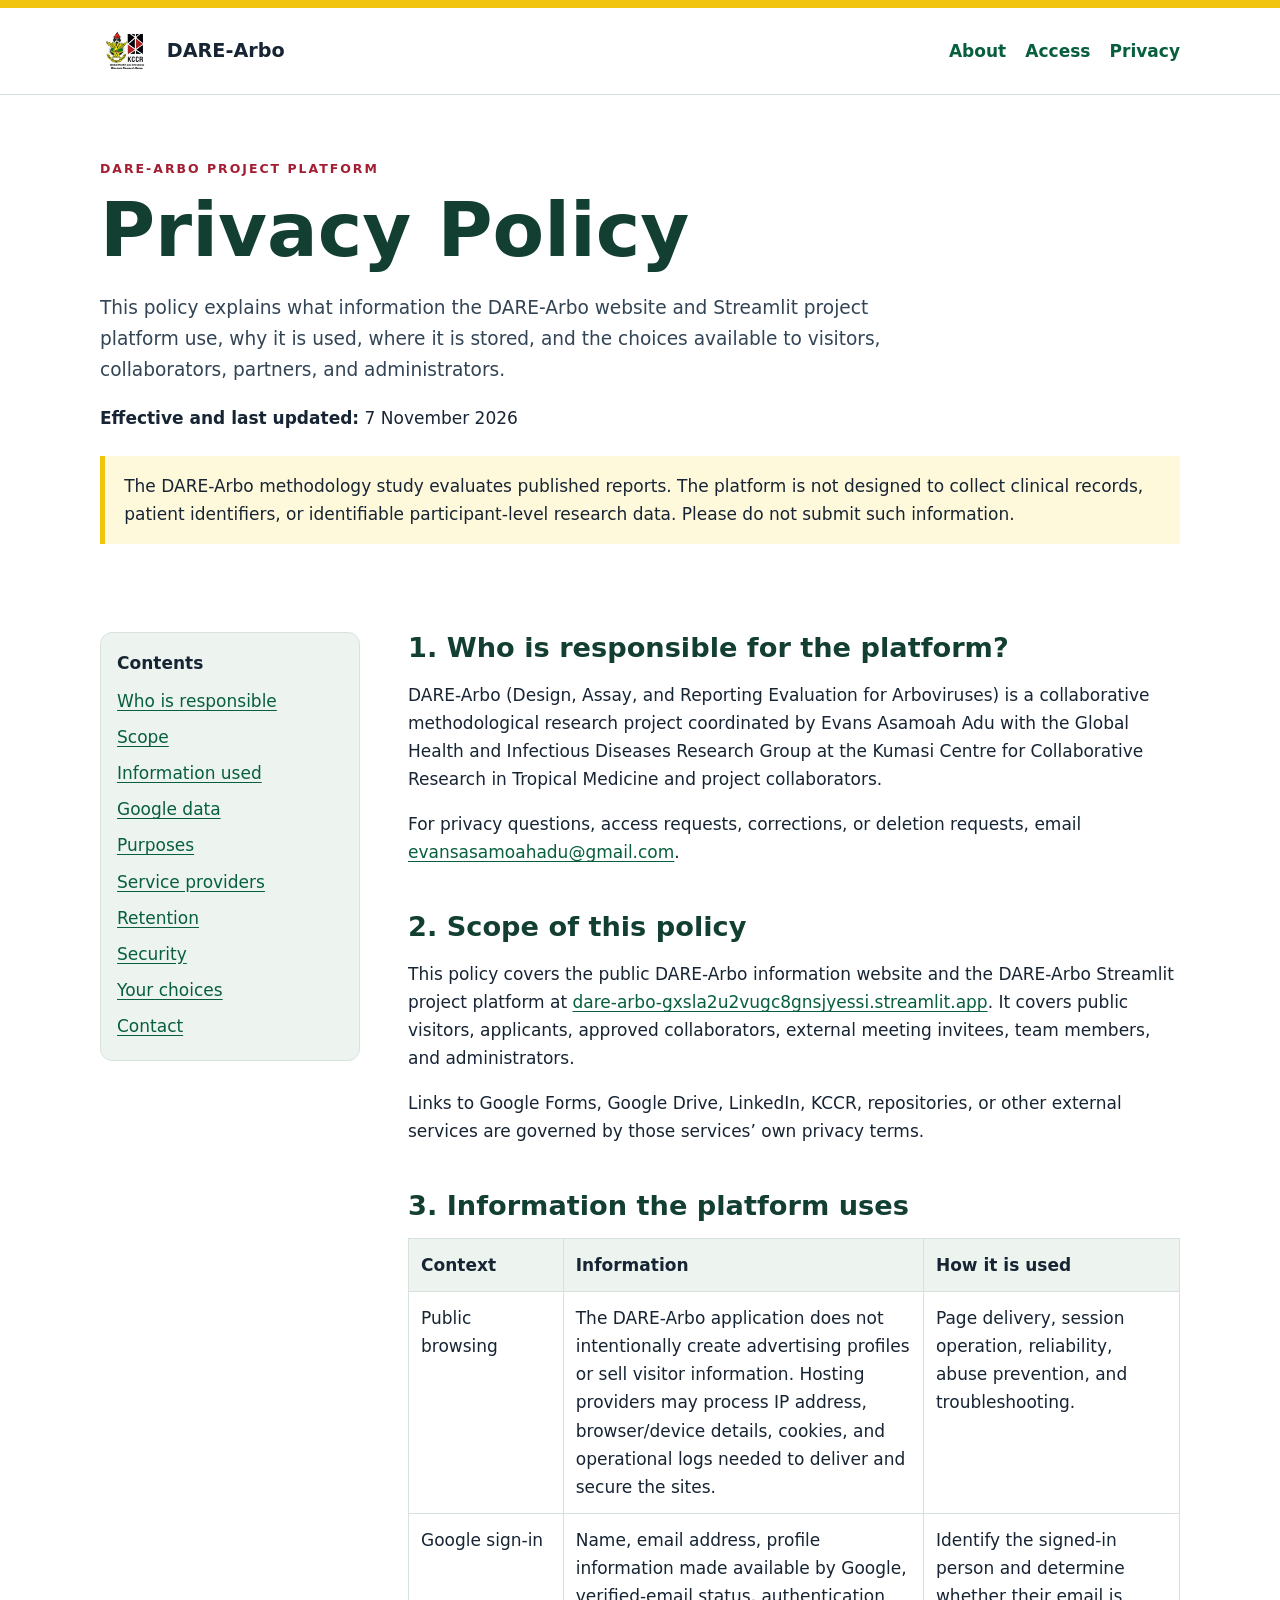
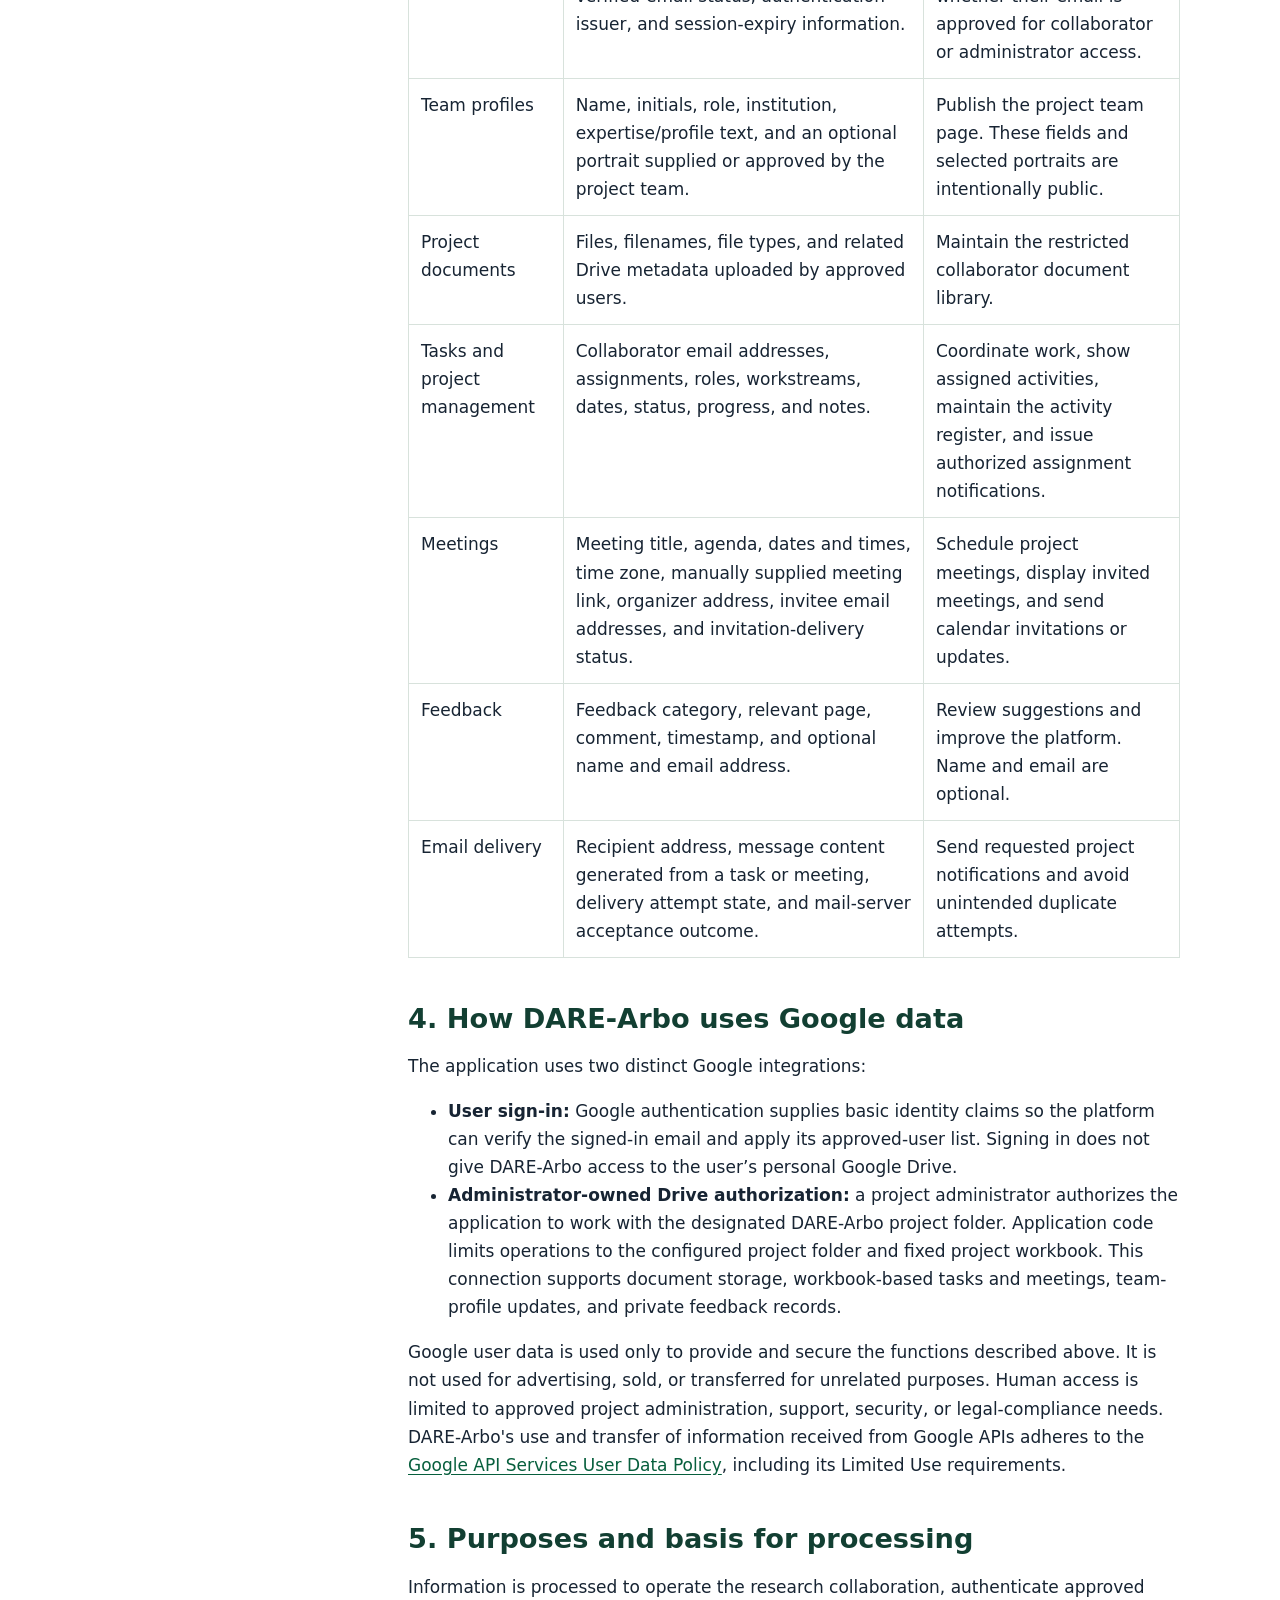
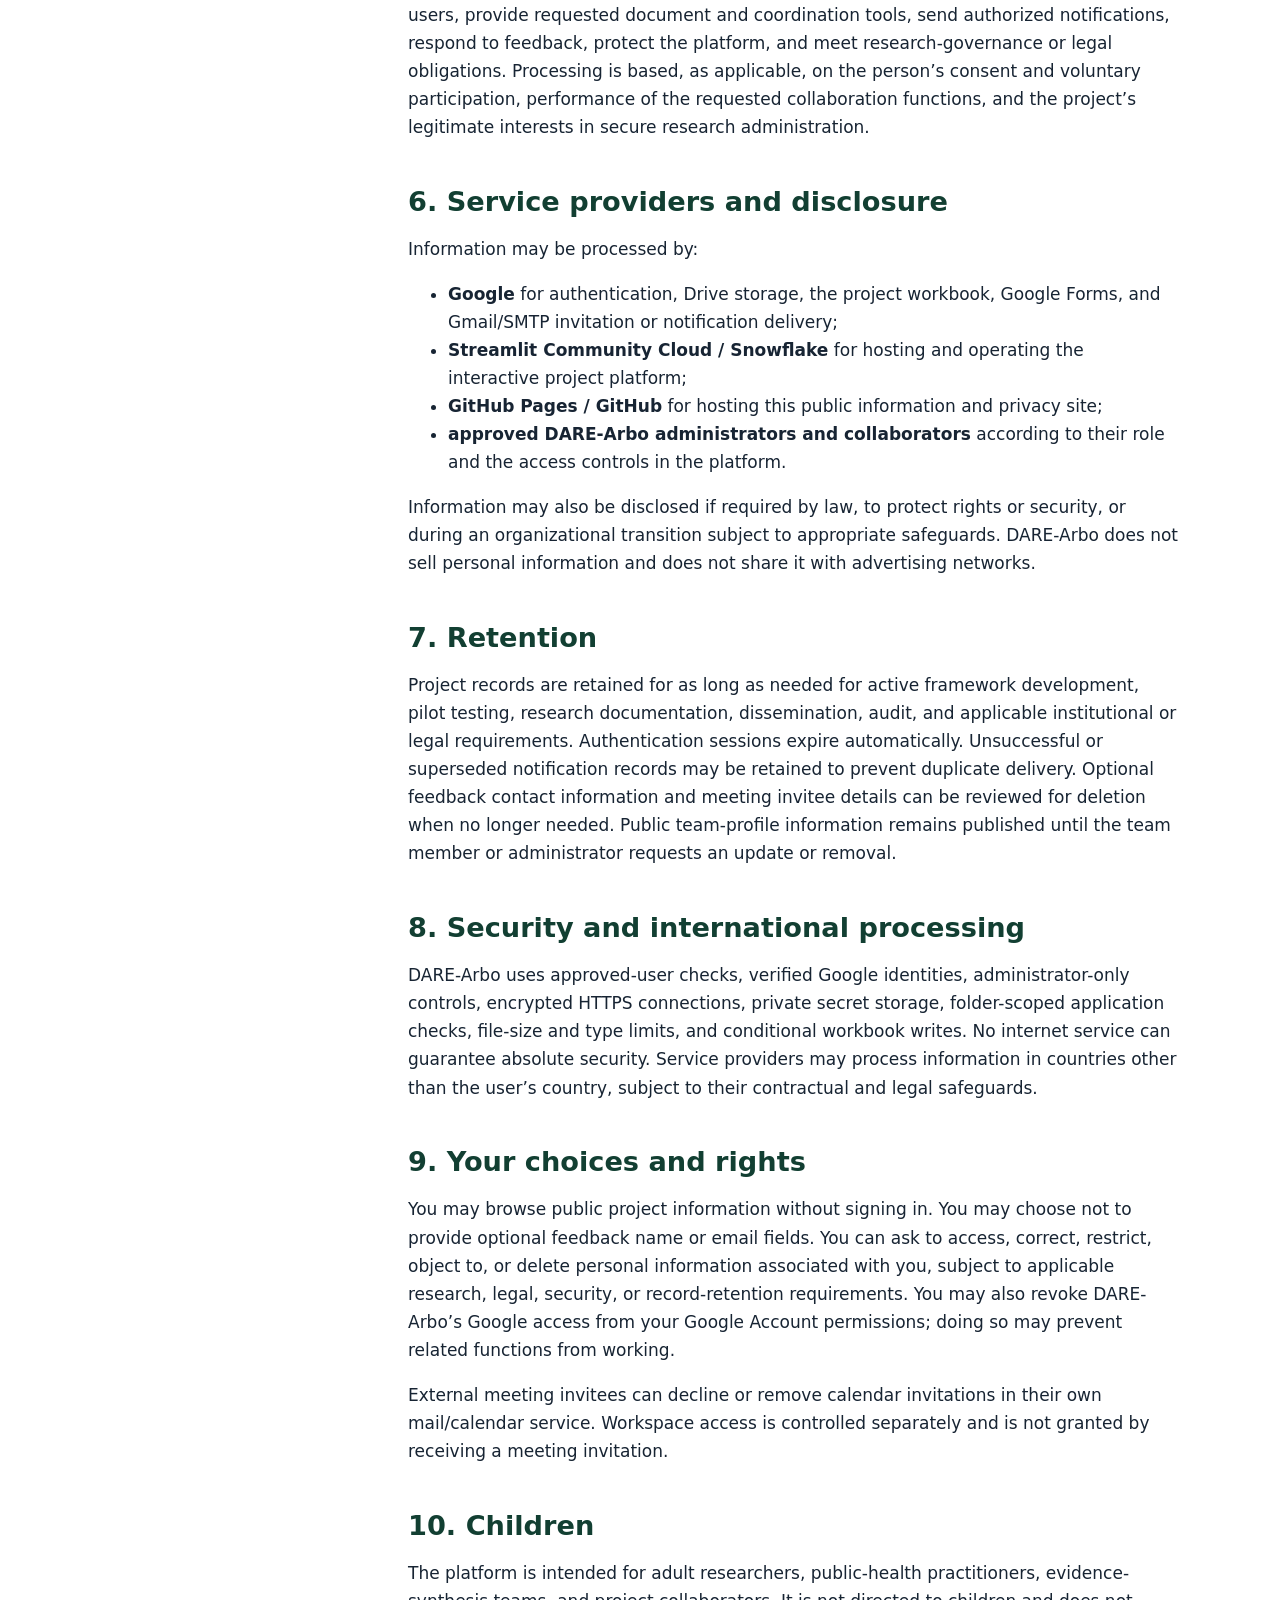
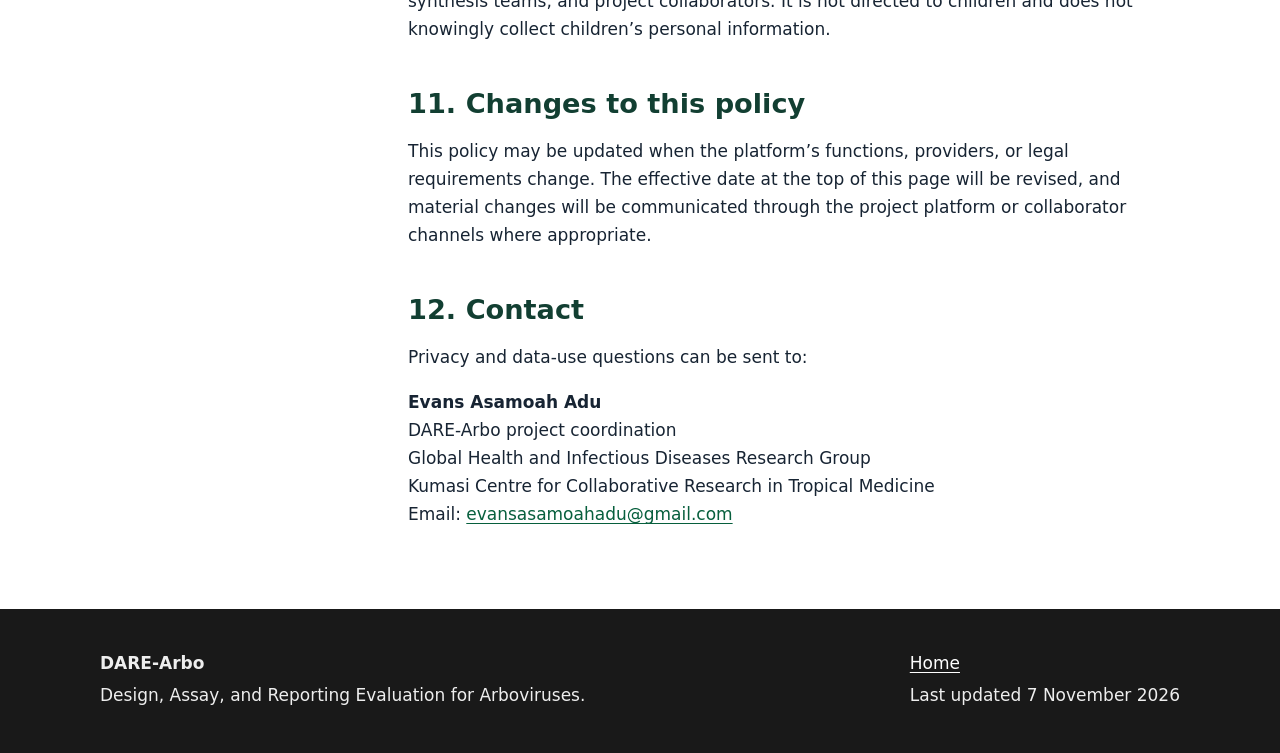
==== docs/privacy.html @ 60297cac "Add public OAuth verification site" ====
<!doctype html>
<html lang="en">
<head>
  <meta charset="utf-8">
  <meta name="viewport" content="width=device-width,initial-scale=1">
  <title>Privacy Policy | DARE-Arbo</title>
  <meta name="description" content="Privacy policy for the DARE-Arbo study and collaboration platform.">
  <link rel="stylesheet" href="assets/site.css">
</head>
<body>
<a class="skip" href="#main">Skip to content</a>
<header class="site-header"><nav class="nav" aria-label="Primary navigation"><a class="brand" href="./"><img src="assets/ghid-kccr.jpeg" alt="GHID and KCCR logo"><span>DARE-Arbo</span></a><div class="nav-links"><a href="index.html#about">About</a><a href="index.html#access">Access</a><a aria-current="page" href="privacy.html">Privacy</a></div></nav></header>
<main id="main">
  <section>
    <div class="eyebrow" style="color:#a51d32">DARE-Arbo project platform</div>
    <h1 style="font-size:clamp(2.7rem,7vw,4.7rem);margin:.4rem 0">Privacy Policy</h1>
    <p class="lead">This policy explains what information the DARE-Arbo website and Streamlit project platform use, why it is used, where it is stored, and the choices available to visitors, collaborators, partners, and administrators.</p>
    <p><strong>Effective and last updated:</strong> 7 November 2026</p>
    <div class="notice">The DARE-Arbo methodology study evaluates published reports. The platform is not designed to collect clinical records, patient identifiers, or identifiable participant-level research data. Please do not submit such information.</div>
  </section>
  <section style="padding-top:0">
    <div class="privacy-layout">
      <aside class="toc" aria-label="Policy contents"><strong>Contents</strong><a href="#controller">Who is responsible</a><a href="#scope">Scope</a><a href="#information">Information used</a><a href="#google">Google data</a><a href="#purposes">Purposes</a><a href="#sharing">Service providers</a><a href="#retention">Retention</a><a href="#security">Security</a><a href="#choices">Your choices</a><a href="#contact">Contact</a></aside>
      <article class="policy">
        <h2 id="controller">1. Who is responsible for the platform?</h2>
        <p>DARE-Arbo (Design, Assay, and Reporting Evaluation for Arboviruses) is a collaborative methodological research project coordinated by Evans Asamoah Adu with the Global Health and Infectious Diseases Research Group at the Kumasi Centre for Collaborative Research in Tropical Medicine and project collaborators.</p>
        <p>For privacy questions, access requests, corrections, or deletion requests, email <a href="mailto:evansasamoahadu@gmail.com">evansasamoahadu@gmail.com</a>.</p>

        <h2 id="scope">2. Scope of this policy</h2>
        <p>This policy covers the public DARE-Arbo information website and the DARE-Arbo Streamlit project platform at <a href="https://dare-arbo-gxsla2u2vugc8gnsjyessi.streamlit.app/">dare-arbo-gxsla2u2vugc8gnsjyessi.streamlit.app</a>. It covers public visitors, applicants, approved collaborators, external meeting invitees, team members, and administrators.</p>
        <p>Links to Google Forms, Google Drive, LinkedIn, KCCR, repositories, or other external services are governed by those services’ own privacy terms.</p>

        <h2 id="information">3. Information the platform uses</h2>
        <table><thead><tr><th>Context</th><th>Information</th><th>How it is used</th></tr></thead><tbody>
          <tr><td>Public browsing</td><td>The DARE-Arbo application does not intentionally create advertising profiles or sell visitor information. Hosting providers may process IP address, browser/device details, cookies, and operational logs needed to deliver and secure the sites.</td><td>Page delivery, session operation, reliability, abuse prevention, and troubleshooting.</td></tr>
          <tr><td>Google sign-in</td><td>Name, email address, profile information made available by Google, verified-email status, authentication issuer, and session-expiry information.</td><td>Identify the signed-in person and determine whether their email is approved for collaborator or administrator access.</td></tr>
          <tr><td>Team profiles</td><td>Name, initials, role, institution, expertise/profile text, and an optional portrait supplied or approved by the project team.</td><td>Publish the project team page. These fields and selected portraits are intentionally public.</td></tr>
          <tr><td>Project documents</td><td>Files, filenames, file types, and related Drive metadata uploaded by approved users.</td><td>Maintain the restricted collaborator document library.</td></tr>
          <tr><td>Tasks and project management</td><td>Collaborator email addresses, assignments, roles, workstreams, dates, status, progress, and notes.</td><td>Coordinate work, show assigned activities, maintain the activity register, and issue authorized assignment notifications.</td></tr>
          <tr><td>Meetings</td><td>Meeting title, agenda, dates and times, time zone, manually supplied meeting link, organizer address, invitee email addresses, and invitation-delivery status.</td><td>Schedule project meetings, display invited meetings, and send calendar invitations or updates.</td></tr>
          <tr><td>Feedback</td><td>Feedback category, relevant page, comment, timestamp, and optional name and email address.</td><td>Review suggestions and improve the platform. Name and email are optional.</td></tr>
          <tr><td>Email delivery</td><td>Recipient address, message content generated from a task or meeting, delivery attempt state, and mail-server acceptance outcome.</td><td>Send requested project notifications and avoid unintended duplicate attempts.</td></tr>
        </tbody></table>

        <h2 id="google">4. How DARE-Arbo uses Google data</h2>
        <p>The application uses two distinct Google integrations:</p>
        <ul>
          <li><strong>User sign-in:</strong> Google authentication supplies basic identity claims so the platform can verify the signed-in email and apply its approved-user list. Signing in does not give DARE-Arbo access to the user’s personal Google Drive.</li>
          <li><strong>Administrator-owned Drive authorization:</strong> a project administrator authorizes the application to work with the designated DARE-Arbo project folder. Application code limits operations to the configured project folder and fixed project workbook. This connection supports document storage, workbook-based tasks and meetings, team-profile updates, and private feedback records.</li>
        </ul>
        <p>Google user data is used only to provide and secure the functions described above. It is not used for advertising, sold, or transferred for unrelated purposes. Human access is limited to approved project administration, support, security, or legal-compliance needs. DARE-Arbo's use and transfer of information received from Google APIs adheres to the <a href="https://developers.google.com/terms/api-services-user-data-policy">Google API Services User Data Policy</a>, including its Limited Use requirements.</p>

        <h2 id="purposes">5. Purposes and basis for processing</h2>
        <p>Information is processed to operate the research collaboration, authenticate approved users, provide requested document and coordination tools, send authorized notifications, respond to feedback, protect the platform, and meet research-governance or legal obligations. Processing is based, as applicable, on the person’s consent and voluntary participation, performance of the requested collaboration functions, and the project’s legitimate interests in secure research administration.</p>

        <h2 id="sharing">6. Service providers and disclosure</h2>
        <p>Information may be processed by:</p>
        <ul>
          <li><strong>Google</strong> for authentication, Drive storage, the project workbook, Google Forms, and Gmail/SMTP invitation or notification delivery;</li>
          <li><strong>Streamlit Community Cloud / Snowflake</strong> for hosting and operating the interactive project platform;</li>
          <li><strong>GitHub Pages / GitHub</strong> for hosting this public information and privacy site;</li>
          <li><strong>approved DARE-Arbo administrators and collaborators</strong> according to their role and the access controls in the platform.</li>
        </ul>
        <p>Information may also be disclosed if required by law, to protect rights or security, or during an organizational transition subject to appropriate safeguards. DARE-Arbo does not sell personal information and does not share it with advertising networks.</p>

        <h2 id="retention">7. Retention</h2>
        <p>Project records are retained for as long as needed for active framework development, pilot testing, research documentation, dissemination, audit, and applicable institutional or legal requirements. Authentication sessions expire automatically. Unsuccessful or superseded notification records may be retained to prevent duplicate delivery. Optional feedback contact information and meeting invitee details can be reviewed for deletion when no longer needed. Public team-profile information remains published until the team member or administrator requests an update or removal.</p>

        <h2 id="security">8. Security and international processing</h2>
        <p>DARE-Arbo uses approved-user checks, verified Google identities, administrator-only controls, encrypted HTTPS connections, private secret storage, folder-scoped application checks, file-size and type limits, and conditional workbook writes. No internet service can guarantee absolute security. Service providers may process information in countries other than the user’s country, subject to their contractual and legal safeguards.</p>

        <h2 id="choices">9. Your choices and rights</h2>
        <p>You may browse public project information without signing in. You may choose not to provide optional feedback name or email fields. You can ask to access, correct, restrict, object to, or delete personal information associated with you, subject to applicable research, legal, security, or record-retention requirements. You may also revoke DARE-Arbo’s Google access from your Google Account permissions; doing so may prevent related functions from working.</p>
        <p>External meeting invitees can decline or remove calendar invitations in their own mail/calendar service. Workspace access is controlled separately and is not granted by receiving a meeting invitation.</p>

        <h2>10. Children</h2>
        <p>The platform is intended for adult researchers, public-health practitioners, evidence-synthesis teams, and project collaborators. It is not directed to children and does not knowingly collect children’s personal information.</p>

        <h2>11. Changes to this policy</h2>
        <p>This policy may be updated when the platform’s functions, providers, or legal requirements change. The effective date at the top of this page will be revised, and material changes will be communicated through the project platform or collaborator channels where appropriate.</p>

        <h2 id="contact">12. Contact</h2>
        <p>Privacy and data-use questions can be sent to:</p>
        <p><strong>Evans Asamoah Adu</strong><br>DARE-Arbo project coordination<br>Global Health and Infectious Diseases Research Group<br>Kumasi Centre for Collaborative Research in Tropical Medicine<br>Email: <a href="mailto:evansasamoahadu@gmail.com">evansasamoahadu@gmail.com</a></p>
      </article>
    </div>
  </section>
</main>
<footer class="site-footer"><div class="footer-inner"><div><strong>DARE-Arbo</strong><p>Design, Assay, and Reporting Evaluation for Arboviruses.</p></div><div><a href="./">Home</a><p>Last updated 7 November 2026</p></div></div></footer>
</body>
</html>
---- docs/assets/site.css ----
:root{--green:#075f3d;--green-dark:#123f32;--red:#a51d32;--gold:#f1c40f;--ink:#172433;--muted:#576574;--paper:#fff;--soft:#edf4f0;--line:#d8e2dc;--black:#111;--max:1120px;color-scheme:light}
*{box-sizing:border-box}html{scroll-behavior:smooth}body{margin:0;background:var(--paper);color:var(--ink);font:17px/1.65 system-ui,-apple-system,"Segoe UI",sans-serif}a{color:var(--green);text-underline-offset:3px}a:hover{color:var(--red)}.skip{position:absolute;left:-9999px}.skip:focus{left:1rem;top:1rem;background:#fff;padding:.7rem;z-index:10}.site-header{border-top:8px solid var(--gold);border-bottom:1px solid var(--line);background:#fff}.nav{max-width:var(--max);margin:auto;padding:1rem 1.25rem;display:flex;align-items:center;justify-content:space-between;gap:1.5rem}.brand{display:flex;align-items:center;gap:.8rem;color:var(--ink);text-decoration:none;font-weight:800;font-size:1.2rem}.brand img{width:54px;height:54px;object-fit:contain}.nav-links{display:flex;gap:1.2rem;align-items:center}.nav-links a{text-decoration:none;font-weight:650}.button{display:inline-block;border-radius:8px;background:var(--green);color:#fff!important;text-decoration:none;padding:.72rem 1rem;font-weight:750;border:2px solid var(--green)}.button:hover{background:var(--green-dark);border-color:var(--green-dark)}.button.secondary{background:#fff;color:var(--green)!important}.hero{background:linear-gradient(135deg,var(--green) 0%,#06452f 72%,var(--black) 100%);color:#fff;border-bottom:6px solid var(--red)}.hero-inner{max-width:var(--max);margin:auto;padding:5.5rem 1.25rem 5rem;display:grid;grid-template-columns:minmax(0,1.55fr) minmax(250px,.65fr);gap:3rem;align-items:center}.eyebrow{color:#ffe361;text-transform:uppercase;letter-spacing:.16em;font-size:.78rem;font-weight:800}.hero h1{font-size:clamp(3rem,8vw,5.6rem);line-height:.95;margin:.5rem 0 1.25rem;letter-spacing:-.045em}.hero p{font-size:1.25rem;max-width:760px}.hero-card{background:#fff;color:var(--ink);border-radius:18px;padding:1.25rem;box-shadow:0 18px 60px #0005}.hero-card img{display:block;width:100%;max-height:170px;object-fit:contain}.hero-card small{display:block;color:var(--muted);margin-top:.75rem}.actions{display:flex;gap:.8rem;flex-wrap:wrap;margin-top:1.6rem}.hero .button.secondary{border-color:#fff}main section{max-width:var(--max);margin:auto;padding:4rem 1.25rem}h1,h2,h3{line-height:1.18;color:var(--green-dark)}h2{font-size:clamp(2rem,5vw,3.1rem);margin:0 0 1rem}h3{font-size:1.22rem}.lead{font-size:1.16rem;max-width:820px;color:#334455}.grid{display:grid;grid-template-columns:repeat(3,minmax(0,1fr));gap:1rem;margin-top:2rem}.card{border:1px solid var(--line);border-top:4px solid var(--green);border-radius:12px;padding:1.4rem;background:#fff}.card:nth-child(2){border-top-color:var(--gold)}.card:nth-child(3){border-top-color:var(--red)}.band{background:var(--soft);border-top:1px solid var(--line);border-bottom:1px solid var(--line)}.band section{padding-top:3rem;padding-bottom:3rem}.facts{display:grid;grid-template-columns:repeat(2,minmax(0,1fr));gap:1rem 2rem}.fact strong{display:block;color:var(--green-dark)}.privacy-layout{display:grid;grid-template-columns:260px minmax(0,1fr);gap:3rem;align-items:start}.toc{position:sticky;top:1rem;border:1px solid var(--line);border-radius:12px;padding:1rem;background:var(--soft)}.toc strong{display:block;margin-bottom:.4rem}.toc a{display:block;padding:.25rem 0}.policy h2{font-size:1.7rem;margin-top:2.8rem}.policy h2:first-child{margin-top:0}.policy table{width:100%;border-collapse:collapse;margin:1rem 0}.policy th,.policy td{text-align:left;vertical-align:top;border:1px solid var(--line);padding:.75rem}.policy th{background:var(--soft)}.notice{border-left:5px solid var(--gold);background:#fff9dc;padding:1rem 1.2rem;margin:1.5rem 0}.site-footer{background:#191919;color:#eee}.footer-inner{max-width:var(--max);margin:auto;padding:2.5rem 1.25rem;display:flex;justify-content:space-between;gap:2rem;flex-wrap:wrap}.site-footer a{color:#fff}.site-footer p{margin:.25rem 0;max-width:680px}@media(max-width:780px){.hero-inner,.privacy-layout{grid-template-columns:1fr}.hero-inner{padding-top:3.7rem}.hero-card{max-width:320px}.grid,.facts{grid-template-columns:1fr}.toc{position:static}.nav{align-items:flex-start}.nav-links{flex-direction:column;align-items:flex-end;gap:.35rem}.policy table,.policy thead,.policy tbody,.policy tr,.policy th,.policy td{display:block}.policy th{border-bottom:0}}
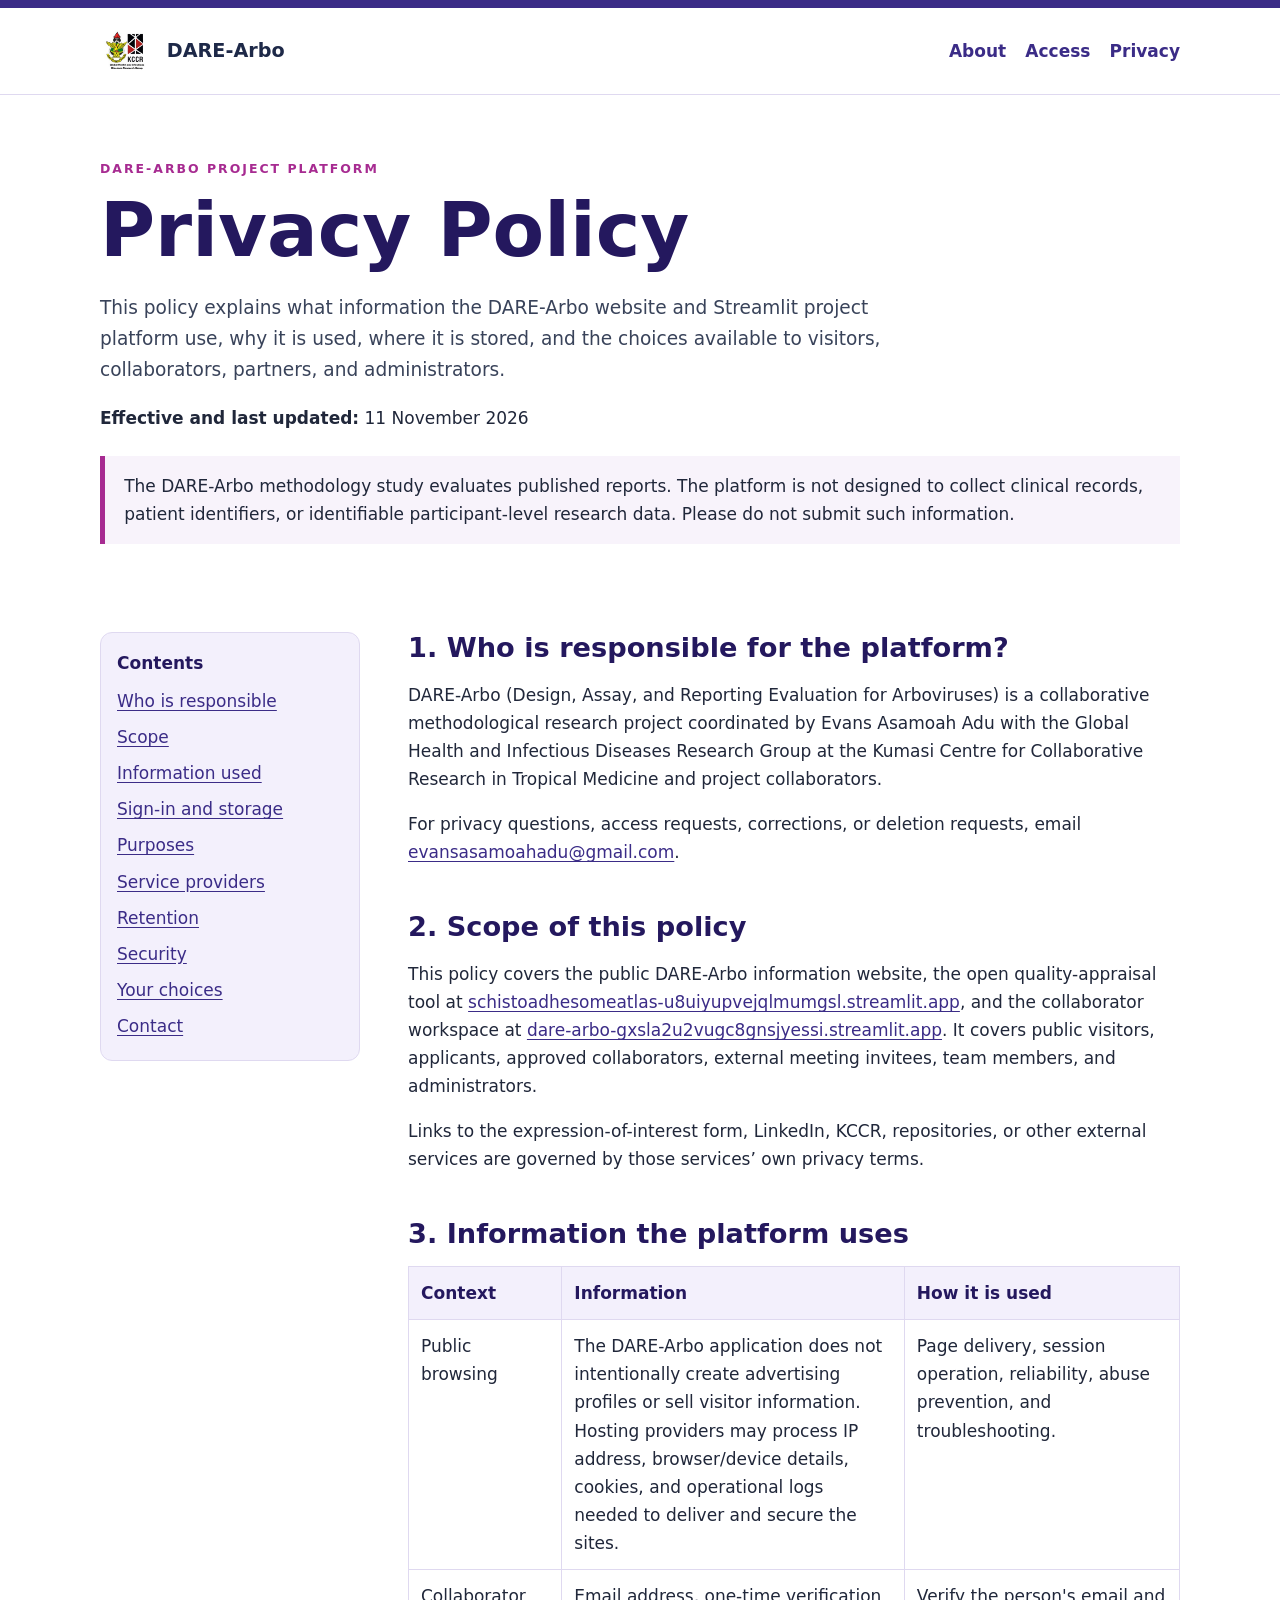
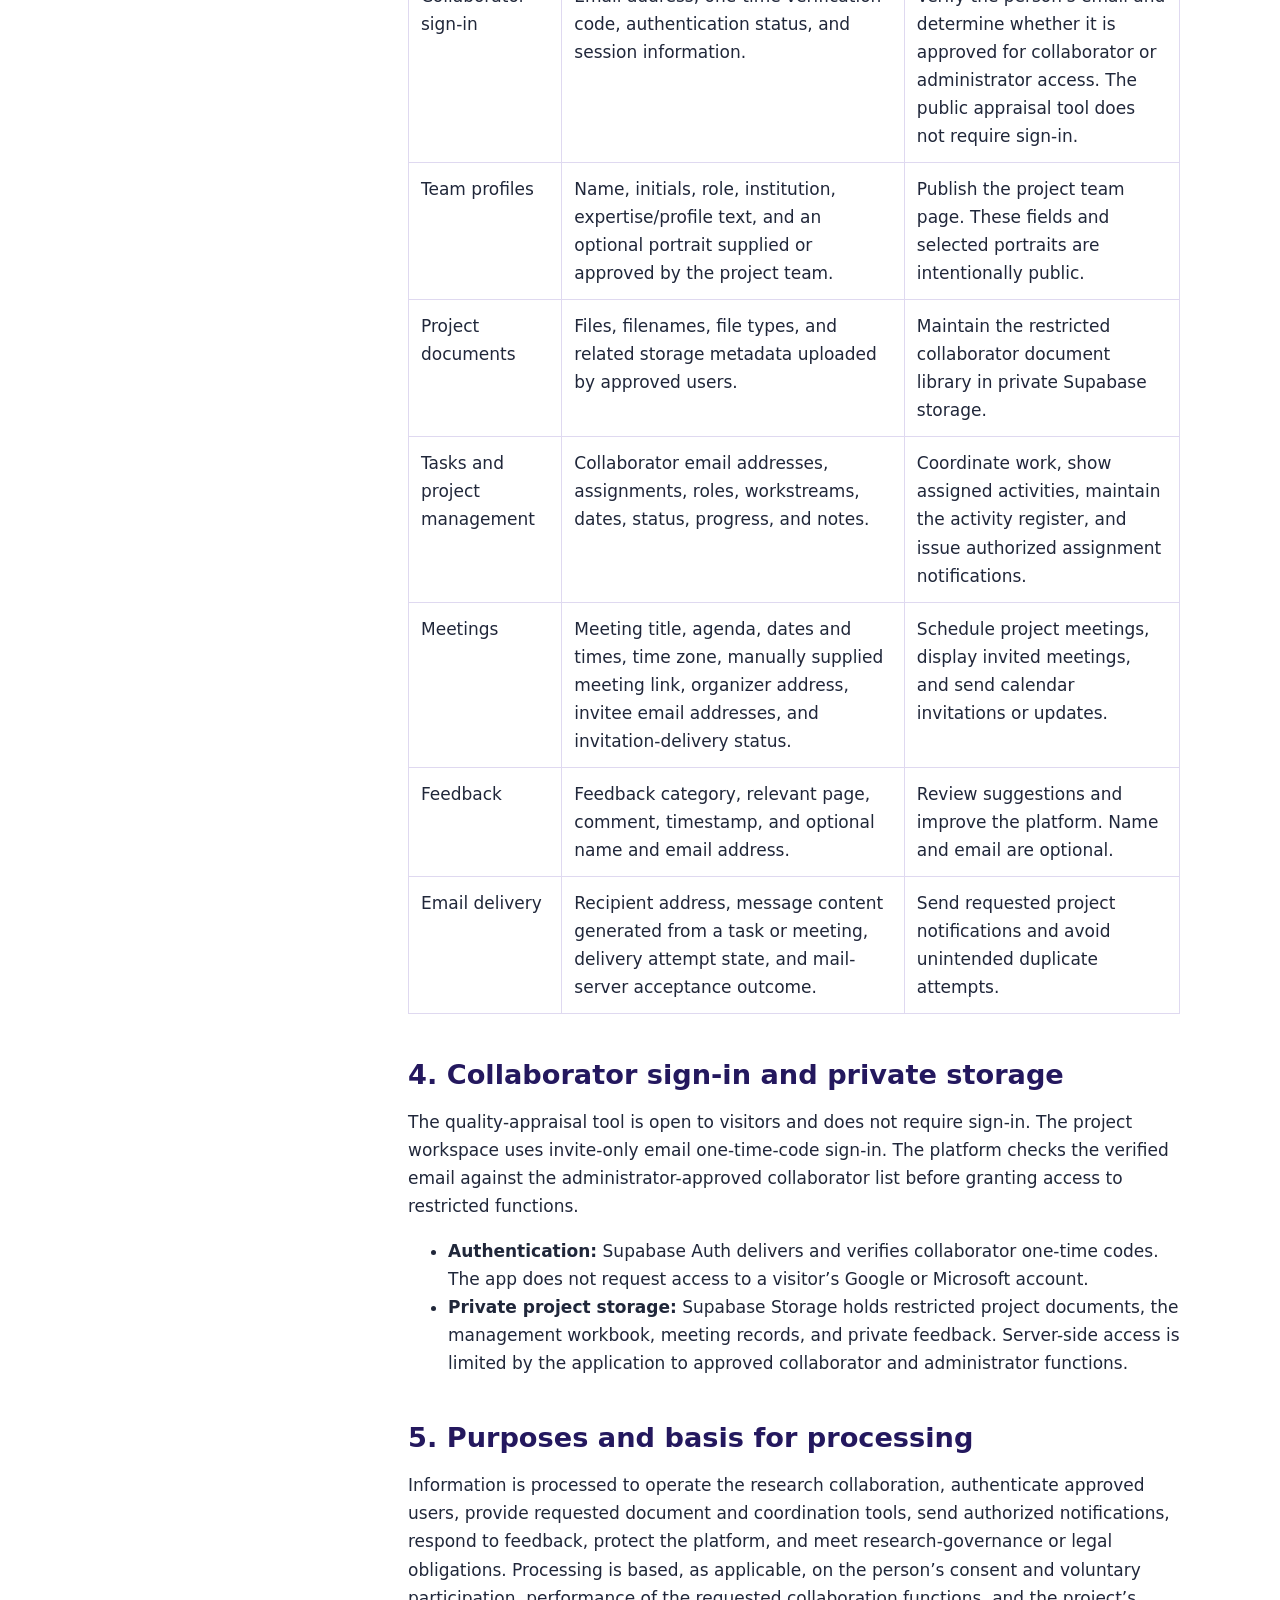
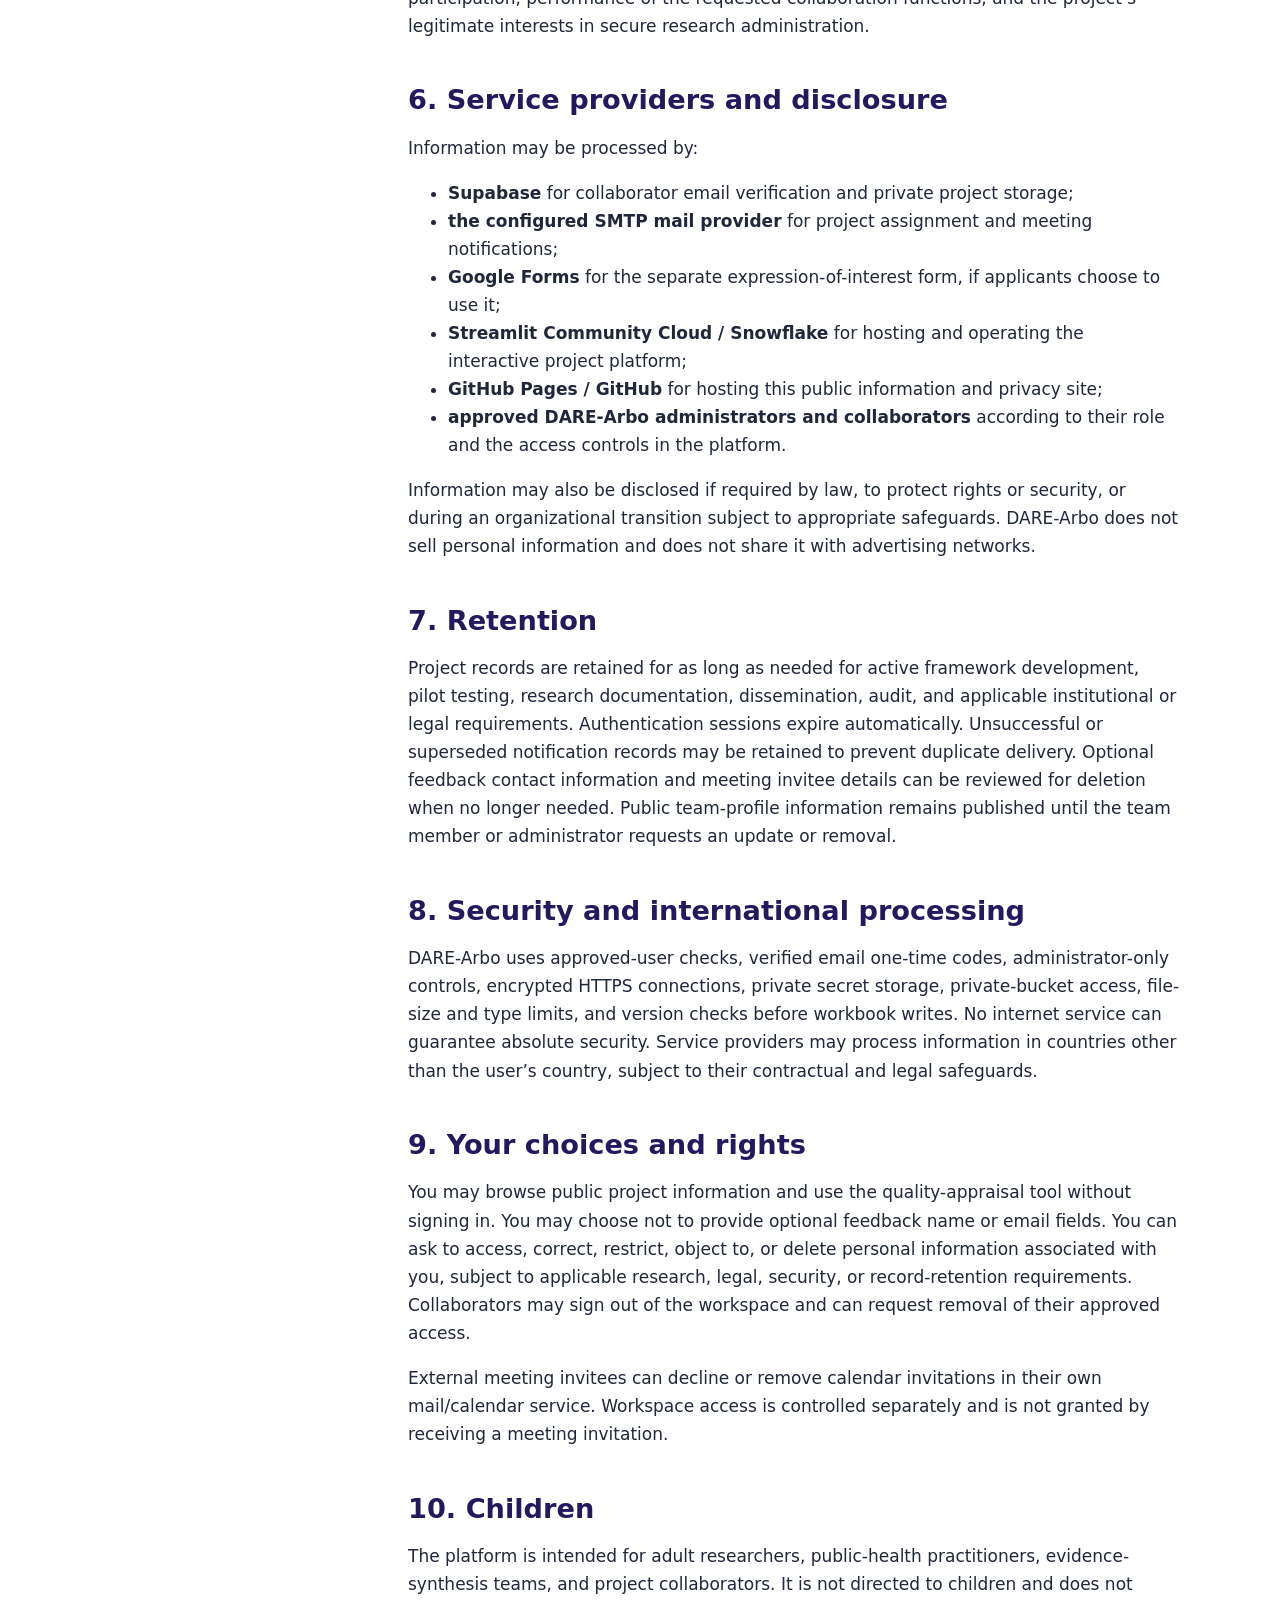
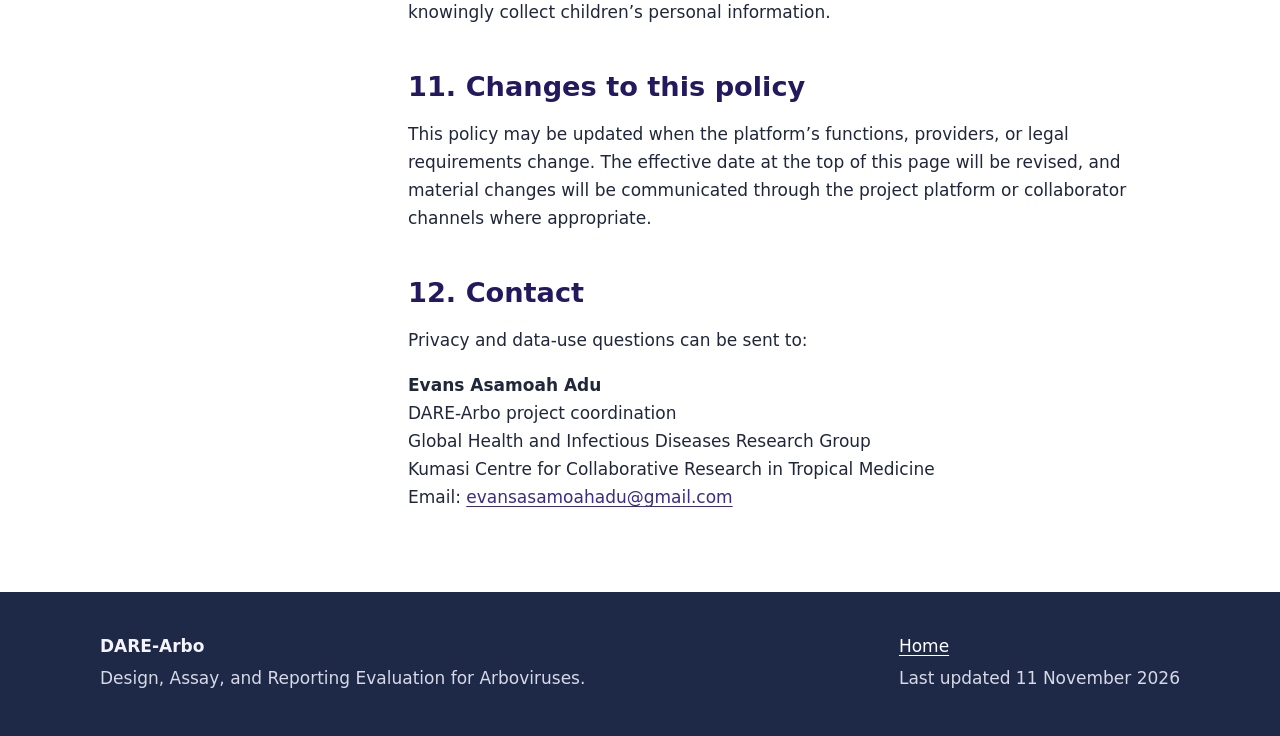
==== commit 6ad7d056: "Update DARE-Arbo public project page" ====
--- a/docs/privacy.html
+++ b/docs/privacy.html
@@ -12,43 +12,42 @@
 <header class="site-header"><nav class="nav" aria-label="Primary navigation"><a class="brand" href="./"><img src="assets/ghid-kccr.jpeg" alt="GHID and KCCR logo"><span>DARE-Arbo</span></a><div class="nav-links"><a href="index.html#about">About</a><a href="index.html#access">Access</a><a aria-current="page" href="privacy.html">Privacy</a></div></nav></header>
 <main id="main">
   <section>
-    <div class="eyebrow" style="color:#a51d32">DARE-Arbo project platform</div>
+    <div class="eyebrow">DARE-Arbo project platform</div>
     <h1 style="font-size:clamp(2.7rem,7vw,4.7rem);margin:.4rem 0">Privacy Policy</h1>
     <p class="lead">This policy explains what information the DARE-Arbo website and Streamlit project platform use, why it is used, where it is stored, and the choices available to visitors, collaborators, partners, and administrators.</p>
-    <p><strong>Effective and last updated:</strong> 7 November 2026</p>
+    <p><strong>Effective and last updated:</strong> 11 November 2026</p>
     <div class="notice">The DARE-Arbo methodology study evaluates published reports. The platform is not designed to collect clinical records, patient identifiers, or identifiable participant-level research data. Please do not submit such information.</div>
   </section>
   <section style="padding-top:0">
     <div class="privacy-layout">
-      <aside class="toc" aria-label="Policy contents"><strong>Contents</strong><a href="#controller">Who is responsible</a><a href="#scope">Scope</a><a href="#information">Information used</a><a href="#google">Google data</a><a href="#purposes">Purposes</a><a href="#sharing">Service providers</a><a href="#retention">Retention</a><a href="#security">Security</a><a href="#choices">Your choices</a><a href="#contact">Contact</a></aside>
+      <aside class="toc" aria-label="Policy contents"><strong>Contents</strong><a href="#controller">Who is responsible</a><a href="#scope">Scope</a><a href="#information">Information used</a><a href="#identity">Sign-in and storage</a><a href="#purposes">Purposes</a><a href="#sharing">Service providers</a><a href="#retention">Retention</a><a href="#security">Security</a><a href="#choices">Your choices</a><a href="#contact">Contact</a></aside>
       <article class="policy">
         <h2 id="controller">1. Who is responsible for the platform?</h2>
         <p>DARE-Arbo (Design, Assay, and Reporting Evaluation for Arboviruses) is a collaborative methodological research project coordinated by Evans Asamoah Adu with the Global Health and Infectious Diseases Research Group at the Kumasi Centre for Collaborative Research in Tropical Medicine and project collaborators.</p>
         <p>For privacy questions, access requests, corrections, or deletion requests, email <a href="mailto:evansasamoahadu@gmail.com">evansasamoahadu@gmail.com</a>.</p>
 
         <h2 id="scope">2. Scope of this policy</h2>
-        <p>This policy covers the public DARE-Arbo information website and the DARE-Arbo Streamlit project platform at <a href="https://dare-arbo-gxsla2u2vugc8gnsjyessi.streamlit.app/">dare-arbo-gxsla2u2vugc8gnsjyessi.streamlit.app</a>. It covers public visitors, applicants, approved collaborators, external meeting invitees, team members, and administrators.</p>
-        <p>Links to Google Forms, Google Drive, LinkedIn, KCCR, repositories, or other external services are governed by those services’ own privacy terms.</p>
+        <p>This policy covers the public DARE-Arbo information website, the open quality-appraisal tool at <a href="https://schistoadhesomeatlas-u8uiyupvejqlmumglumgsl.streamlit.app/">schistoadhesomeatlas-u8uiyupvejqlmumgsl.streamlit.app</a>, and the collaborator workspace at <a href="https://dare-arbo-gxsla2u2vugc8gnsjyessi.streamlit.app/">dare-arbo-gxsla2u2vugc8gnsjyessi.streamlit.app</a>. It covers public visitors, applicants, approved collaborators, external meeting invitees, team members, and administrators.</p>
+        <p>Links to the expression-of-interest form, LinkedIn, KCCR, repositories, or other external services are governed by those services’ own privacy terms.</p>
 
         <h2 id="information">3. Information the platform uses</h2>
         <table><thead><tr><th>Context</th><th>Information</th><th>How it is used</th></tr></thead><tbody>
           <tr><td>Public browsing</td><td>The DARE-Arbo application does not intentionally create advertising profiles or sell visitor information. Hosting providers may process IP address, browser/device details, cookies, and operational logs needed to deliver and secure the sites.</td><td>Page delivery, session operation, reliability, abuse prevention, and troubleshooting.</td></tr>
-          <tr><td>Google sign-in</td><td>Name, email address, profile information made available by Google, verified-email status, authentication issuer, and session-expiry information.</td><td>Identify the signed-in person and determine whether their email is approved for collaborator or administrator access.</td></tr>
+          <tr><td>Collaborator sign-in</td><td>Email address, one-time verification code, authentication status, and session information.</td><td>Verify the person's email and determine whether it is approved for collaborator or administrator access. The public appraisal tool does not require sign-in.</td></tr>
           <tr><td>Team profiles</td><td>Name, initials, role, institution, expertise/profile text, and an optional portrait supplied or approved by the project team.</td><td>Publish the project team page. These fields and selected portraits are intentionally public.</td></tr>
-          <tr><td>Project documents</td><td>Files, filenames, file types, and related Drive metadata uploaded by approved users.</td><td>Maintain the restricted collaborator document library.</td></tr>
+          <tr><td>Project documents</td><td>Files, filenames, file types, and related storage metadata uploaded by approved users.</td><td>Maintain the restricted collaborator document library in private Supabase storage.</td></tr>
           <tr><td>Tasks and project management</td><td>Collaborator email addresses, assignments, roles, workstreams, dates, status, progress, and notes.</td><td>Coordinate work, show assigned activities, maintain the activity register, and issue authorized assignment notifications.</td></tr>
           <tr><td>Meetings</td><td>Meeting title, agenda, dates and times, time zone, manually supplied meeting link, organizer address, invitee email addresses, and invitation-delivery status.</td><td>Schedule project meetings, display invited meetings, and send calendar invitations or updates.</td></tr>
           <tr><td>Feedback</td><td>Feedback category, relevant page, comment, timestamp, and optional name and email address.</td><td>Review suggestions and improve the platform. Name and email are optional.</td></tr>
           <tr><td>Email delivery</td><td>Recipient address, message content generated from a task or meeting, delivery attempt state, and mail-server acceptance outcome.</td><td>Send requested project notifications and avoid unintended duplicate attempts.</td></tr>
         </tbody></table>
 
-        <h2 id="google">4. How DARE-Arbo uses Google data</h2>
-        <p>The application uses two distinct Google integrations:</p>
+        <h2 id="identity">4. Collaborator sign-in and private storage</h2>
+        <p>The quality-appraisal tool is open to visitors and does not require sign-in. The project workspace uses invite-only email one-time-code sign-in. The platform checks the verified email against the administrator-approved collaborator list before granting access to restricted functions.</p>
         <ul>
-          <li><strong>User sign-in:</strong> Google authentication supplies basic identity claims so the platform can verify the signed-in email and apply its approved-user list. Signing in does not give DARE-Arbo access to the user’s personal Google Drive.</li>
-          <li><strong>Administrator-owned Drive authorization:</strong> a project administrator authorizes the application to work with the designated DARE-Arbo project folder. Application code limits operations to the configured project folder and fixed project workbook. This connection supports document storage, workbook-based tasks and meetings, team-profile updates, and private feedback records.</li>
+          <li><strong>Authentication:</strong> Supabase Auth delivers and verifies collaborator one-time codes. The app does not request access to a visitor’s Google or Microsoft account.</li>
+          <li><strong>Private project storage:</strong> Supabase Storage holds restricted project documents, the management workbook, meeting records, and private feedback. Server-side access is limited by the application to approved collaborator and administrator functions.</li>
         </ul>
-        <p>Google user data is used only to provide and secure the functions described above. It is not used for advertising, sold, or transferred for unrelated purposes. Human access is limited to approved project administration, support, security, or legal-compliance needs. DARE-Arbo's use and transfer of information received from Google APIs adheres to the <a href="https://developers.google.com/terms/api-services-user-data-policy">Google API Services User Data Policy</a>, including its Limited Use requirements.</p>
 
         <h2 id="purposes">5. Purposes and basis for processing</h2>
         <p>Information is processed to operate the research collaboration, authenticate approved users, provide requested document and coordination tools, send authorized notifications, respond to feedback, protect the platform, and meet research-governance or legal obligations. Processing is based, as applicable, on the person’s consent and voluntary participation, performance of the requested collaboration functions, and the project’s legitimate interests in secure research administration.</p>
@@ -56,7 +55,9 @@
         <h2 id="sharing">6. Service providers and disclosure</h2>
         <p>Information may be processed by:</p>
         <ul>
-          <li><strong>Google</strong> for authentication, Drive storage, the project workbook, Google Forms, and Gmail/SMTP invitation or notification delivery;</li>
+          <li><strong>Supabase</strong> for collaborator email verification and private project storage;</li>
+          <li><strong>the configured SMTP mail provider</strong> for project assignment and meeting notifications;</li>
+          <li><strong>Google Forms</strong> for the separate expression-of-interest form, if applicants choose to use it;</li>
           <li><strong>Streamlit Community Cloud / Snowflake</strong> for hosting and operating the interactive project platform;</li>
           <li><strong>GitHub Pages / GitHub</strong> for hosting this public information and privacy site;</li>
           <li><strong>approved DARE-Arbo administrators and collaborators</strong> according to their role and the access controls in the platform.</li>
@@ -67,10 +68,10 @@
         <p>Project records are retained for as long as needed for active framework development, pilot testing, research documentation, dissemination, audit, and applicable institutional or legal requirements. Authentication sessions expire automatically. Unsuccessful or superseded notification records may be retained to prevent duplicate delivery. Optional feedback contact information and meeting invitee details can be reviewed for deletion when no longer needed. Public team-profile information remains published until the team member or administrator requests an update or removal.</p>
 
         <h2 id="security">8. Security and international processing</h2>
-        <p>DARE-Arbo uses approved-user checks, verified Google identities, administrator-only controls, encrypted HTTPS connections, private secret storage, folder-scoped application checks, file-size and type limits, and conditional workbook writes. No internet service can guarantee absolute security. Service providers may process information in countries other than the user’s country, subject to their contractual and legal safeguards.</p>
+        <p>DARE-Arbo uses approved-user checks, verified email one-time codes, administrator-only controls, encrypted HTTPS connections, private secret storage, private-bucket access, file-size and type limits, and version checks before workbook writes. No internet service can guarantee absolute security. Service providers may process information in countries other than the user’s country, subject to their contractual and legal safeguards.</p>
 
         <h2 id="choices">9. Your choices and rights</h2>
-        <p>You may browse public project information without signing in. You may choose not to provide optional feedback name or email fields. You can ask to access, correct, restrict, object to, or delete personal information associated with you, subject to applicable research, legal, security, or record-retention requirements. You may also revoke DARE-Arbo’s Google access from your Google Account permissions; doing so may prevent related functions from working.</p>
+        <p>You may browse public project information and use the quality-appraisal tool without signing in. You may choose not to provide optional feedback name or email fields. You can ask to access, correct, restrict, object to, or delete personal information associated with you, subject to applicable research, legal, security, or record-retention requirements. Collaborators may sign out of the workspace and can request removal of their approved access.</p>
         <p>External meeting invitees can decline or remove calendar invitations in their own mail/calendar service. Workspace access is controlled separately and is not granted by receiving a meeting invitation.</p>
 
         <h2>10. Children</h2>
@@ -86,6 +87,6 @@
     </div>
   </section>
 </main>
-<footer class="site-footer"><div class="footer-inner"><div><strong>DARE-Arbo</strong><p>Design, Assay, and Reporting Evaluation for Arboviruses.</p></div><div><a href="./">Home</a><p>Last updated 7 November 2026</p></div></div></footer>
+<footer class="site-footer"><div class="footer-inner"><div><strong>DARE-Arbo</strong><p>Design, Assay, and Reporting Evaluation for Arboviruses.</p></div><div><a href="./">Home</a><p>Last updated 11 November 2026</p></div></div></footer>
 </body>
 </html>
--- a/docs/assets/site.css
+++ b/docs/assets/site.css
@@ -1,2 +1,92 @@
-:root{--green:#075f3d;--green-dark:#123f32;--red:#a51d32;--gold:#f1c40f;--ink:#172433;--muted:#576574;--paper:#fff;--soft:#edf4f0;--line:#d8e2dc;--black:#111;--max:1120px;color-scheme:light}
-*{box-sizing:border-box}html{scroll-behavior:smooth}body{margin:0;background:var(--paper);color:var(--ink);font:17px/1.65 system-ui,-apple-system,"Segoe UI",sans-serif}a{color:var(--green);text-underline-offset:3px}a:hover{color:var(--red)}.skip{position:absolute;left:-9999px}.skip:focus{left:1rem;top:1rem;background:#fff;padding:.7rem;z-index:10}.site-header{border-top:8px solid var(--gold);border-bottom:1px solid var(--line);background:#fff}.nav{max-width:var(--max);margin:auto;padding:1rem 1.25rem;display:flex;align-items:center;justify-content:space-between;gap:1.5rem}.brand{display:flex;align-items:center;gap:.8rem;color:var(--ink);text-decoration:none;font-weight:800;font-size:1.2rem}.brand img{width:54px;height:54px;object-fit:contain}.nav-links{display:flex;gap:1.2rem;align-items:center}.nav-links a{text-decoration:none;font-weight:650}.button{display:inline-block;border-radius:8px;background:var(--green);color:#fff!important;text-decoration:none;padding:.72rem 1rem;font-weight:750;border:2px solid var(--green)}.button:hover{background:var(--green-dark);border-color:var(--green-dark)}.button.secondary{background:#fff;color:var(--green)!important}.hero{background:linear-gradient(135deg,var(--green) 0%,#06452f 72%,var(--black) 100%);color:#fff;border-bottom:6px solid var(--red)}.hero-inner{max-width:var(--max);margin:auto;padding:5.5rem 1.25rem 5rem;display:grid;grid-template-columns:minmax(0,1.55fr) minmax(250px,.65fr);gap:3rem;align-items:center}.eyebrow{color:#ffe361;text-transform:uppercase;letter-spacing:.16em;font-size:.78rem;font-weight:800}.hero h1{font-size:clamp(3rem,8vw,5.6rem);line-height:.95;margin:.5rem 0 1.25rem;letter-spacing:-.045em}.hero p{font-size:1.25rem;max-width:760px}.hero-card{background:#fff;color:var(--ink);border-radius:18px;padding:1.25rem;box-shadow:0 18px 60px #0005}.hero-card img{display:block;width:100%;max-height:170px;object-fit:contain}.hero-card small{display:block;color:var(--muted);margin-top:.75rem}.actions{display:flex;gap:.8rem;flex-wrap:wrap;margin-top:1.6rem}.hero .button.secondary{border-color:#fff}main section{max-width:var(--max);margin:auto;padding:4rem 1.25rem}h1,h2,h3{line-height:1.18;color:var(--green-dark)}h2{font-size:clamp(2rem,5vw,3.1rem);margin:0 0 1rem}h3{font-size:1.22rem}.lead{font-size:1.16rem;max-width:820px;color:#334455}.grid{display:grid;grid-template-columns:repeat(3,minmax(0,1fr));gap:1rem;margin-top:2rem}.card{border:1px solid var(--line);border-top:4px solid var(--green);border-radius:12px;padding:1.4rem;background:#fff}.card:nth-child(2){border-top-color:var(--gold)}.card:nth-child(3){border-top-color:var(--red)}.band{background:var(--soft);border-top:1px solid var(--line);border-bottom:1px solid var(--line)}.band section{padding-top:3rem;padding-bottom:3rem}.facts{display:grid;grid-template-columns:repeat(2,minmax(0,1fr));gap:1rem 2rem}.fact strong{display:block;color:var(--green-dark)}.privacy-layout{display:grid;grid-template-columns:260px minmax(0,1fr);gap:3rem;align-items:start}.toc{position:sticky;top:1rem;border:1px solid var(--line);border-radius:12px;padding:1rem;background:var(--soft)}.toc strong{display:block;margin-bottom:.4rem}.toc a{display:block;padding:.25rem 0}.policy h2{font-size:1.7rem;margin-top:2.8rem}.policy h2:first-child{margin-top:0}.policy table{width:100%;border-collapse:collapse;margin:1rem 0}.policy th,.policy td{text-align:left;vertical-align:top;border:1px solid var(--line);padding:.75rem}.policy th{background:var(--soft)}.notice{border-left:5px solid var(--gold);background:#fff9dc;padding:1rem 1.2rem;margin:1.5rem 0}.site-footer{background:#191919;color:#eee}.footer-inner{max-width:var(--max);margin:auto;padding:2.5rem 1.25rem;display:flex;justify-content:space-between;gap:2rem;flex-wrap:wrap}.site-footer a{color:#fff}.site-footer p{margin:.25rem 0;max-width:680px}@media(max-width:780px){.hero-inner,.privacy-layout{grid-template-columns:1fr}.hero-inner{padding-top:3.7rem}.hero-card{max-width:320px}.grid,.facts{grid-template-columns:1fr}.toc{position:static}.nav{align-items:flex-start}.nav-links{flex-direction:column;align-items:flex-end;gap:.35rem}.policy table,.policy thead,.policy tbody,.policy tr,.policy th,.policy td{display:block}.policy th{border-bottom:0}}
+:root {
+  color-scheme: light;
+  --purple: #3b2c87;
+  --purple-dark: #24185e;
+  --magenta: #a72b91;
+  --cyan: #12a8b4;
+  --navy: #1e2948;
+  --ink: #20273a;
+  --muted: #566176;
+  --paper: #fff;
+  --lavender: #f3f0fc;
+  --line: #dfd9f0;
+  --max: 1120px;
+}
+* { box-sizing: border-box; }
+html { scroll-behavior: smooth; }
+body { margin: 0; background: var(--paper); color: var(--ink); font: 17px/1.65 system-ui, -apple-system, "Segoe UI", sans-serif; }
+a { color: var(--purple); text-underline-offset: 3px; }
+a:hover { color: var(--magenta); }
+.skip { position: absolute; left: -9999px; }
+.skip:focus { left: 1rem; top: 1rem; z-index: 10; padding: .7rem; background: #fff; }
+.site-header { position: relative; z-index: 2; border-top: 8px solid var(--purple); border-bottom: 1px solid var(--line); background: #fff; }
+.nav { display: flex; align-items: center; justify-content: space-between; gap: 1.5rem; max-width: var(--max); margin: auto; padding: 1rem 1.25rem; }
+.brand { display: flex; align-items: center; gap: .8rem; color: var(--navy); text-decoration: none; font-size: 1.2rem; font-weight: 850; }
+.brand img { width: 54px; height: 54px; object-fit: contain; }
+.nav-links { display: flex; align-items: center; gap: 1.2rem; }
+.nav-links a { color: var(--purple); font-weight: 700; text-decoration: none; }
+.nav-links a:hover { color: var(--magenta); }
+.button { display: inline-block; padding: .76rem 1.05rem; border: 2px solid var(--purple); border-radius: 8px; background: var(--purple); color: #fff !important; text-decoration: none; font-weight: 780; transition: transform .15s ease, background .15s ease; }
+.button:hover { transform: translateY(-1px); background: var(--purple-dark); border-color: var(--purple-dark); }
+.button.secondary { background: #fff; color: var(--purple) !important; }
+.button.secondary:hover { background: var(--lavender); border-color: var(--magenta); color: var(--magenta) !important; }
+.hero { position: relative; overflow: hidden; color: var(--navy); background: linear-gradient(105deg, #fff 0%, #fff 49%, #f4f1fc 100%); border-bottom: 6px solid transparent; border-image: linear-gradient(90deg, var(--purple), var(--magenta), var(--cyan)) 1; }
+.hero::before { position: absolute; inset: 0 auto 0 0; width: 44%; content: ""; opacity: .18; background: radial-gradient(circle at 16% 40%, #d83a9a 0 5%, transparent 5.4%), radial-gradient(circle at 31% 28%, #8244d6 0 7%, transparent 7.5%), radial-gradient(circle at 43% 62%, #2b9ad1 0 7%, transparent 7.5%), radial-gradient(circle at 24% 82%, #a72b91 0 8%, transparent 8.5%), radial-gradient(circle at 55% 19%, #12a8b4 0 5%, transparent 5.5%), linear-gradient(135deg, #ebe5fb, #fdfcff); clip-path: polygon(0 0, 100% 0, 83% 18%, 98% 35%, 78% 54%, 96% 72%, 79% 100%, 0 100%); }
+.hero-inner { position: relative; display: grid; grid-template-columns: minmax(0, 1.55fr) minmax(250px, .65fr); align-items: center; gap: 3rem; max-width: var(--max); margin: auto; padding: 4.4rem 1.25rem 4rem; }
+.eyebrow { color: var(--magenta); font-size: .78rem; font-weight: 850; letter-spacing: .16em; text-transform: uppercase; }
+.hero h1 { max-width: 760px; margin: .5rem 0 1.1rem; color: var(--purple-dark); font-size: clamp(3rem, 8vw, 5.6rem); line-height: .95; letter-spacing: -.045em; }
+.hero p { max-width: 760px; font-size: 1.22rem; }
+.hero-card { padding: 1.25rem; border: 1px solid var(--line); border-top: 4px solid var(--cyan); border-radius: 18px; background: #fff; box-shadow: 0 18px 60px #28205b18; }
+.hero-card img { display: block; width: 100%; max-height: 170px; object-fit: contain; }
+.hero-card small { display: block; margin-top: .75rem; color: var(--muted); }
+.actions { display: flex; flex-wrap: wrap; align-items: center; gap: .8rem; margin-top: 1.6rem; }
+main section { max-width: var(--max); margin: auto; padding: 4rem 1.25rem; }
+h1, h2, h3 { line-height: 1.18; color: var(--purple-dark); }
+h2 { margin: 0 0 1rem; font-size: clamp(2rem, 5vw, 3.1rem); }
+h3 { font-size: 1.22rem; }
+.lead { max-width: 820px; color: #39435a; font-size: 1.16rem; }
+.grid { display: grid; grid-template-columns: repeat(3, minmax(0, 1fr)); gap: 1rem; margin-top: 2rem; }
+.card { padding: 1.4rem; border: 1px solid var(--line); border-top: 4px solid var(--purple); border-radius: 12px; background: #fff; }
+.card:nth-child(2) { border-top-color: var(--cyan); }
+.card:nth-child(3) { border-top-color: var(--magenta); }
+.band { border-block: 1px solid var(--line); background: var(--lavender); }
+.band section { padding-block: 3.5rem; }
+.destination-grid { display: grid; grid-template-columns: repeat(2, minmax(0, 1fr)); gap: 1.1rem; margin: 1.8rem 0 2.5rem; }
+.destination-card { display: flex; flex-direction: column; align-items: flex-start; padding: clamp(1.3rem, 3vw, 2rem); border: 1px solid var(--line); border-radius: 16px; background: #fff; box-shadow: 0 14px 40px #28205b0d; }
+.destination-card h3 { margin: 1rem 0 .3rem; font-size: 1.45rem; }
+.destination-card p { flex: 1; color: var(--muted); }
+.tool-card { border-top: 5px solid var(--cyan); }
+.workspace-card { border-top: 5px solid var(--magenta); }
+.badge { display: inline-block; padding: .32rem .62rem; border-radius: 999px; font-size: .73rem; font-weight: 850; letter-spacing: .06em; text-transform: uppercase; }
+.badge.open { color: #fff; background: #087d86; }
+.badge.restricted { color: #fff; background: var(--purple); }
+.facts { display: grid; grid-template-columns: repeat(2, minmax(0, 1fr)); gap: 1rem 2rem; }
+.fact strong { display: block; color: var(--purple-dark); }
+.fact span { color: var(--muted); }
+.text-link { color: var(--purple); font-weight: 750; }
+.privacy-layout { display: grid; grid-template-columns: 260px minmax(0, 1fr); align-items: start; gap: 3rem; }
+.toc { position: sticky; top: 1rem; padding: 1rem; border: 1px solid var(--line); border-radius: 12px; background: var(--lavender); }
+.toc strong { display: block; margin-bottom: .4rem; color: var(--purple-dark); }
+.toc a { display: block; padding: .25rem 0; }
+.policy h2 { margin-top: 2.8rem; font-size: 1.7rem; }
+.policy h2:first-child { margin-top: 0; }
+.policy table { width: 100%; margin: 1rem 0; border-collapse: collapse; }
+.policy th, .policy td { padding: .75rem; border: 1px solid var(--line); text-align: left; vertical-align: top; }
+.policy th { background: var(--lavender); color: var(--purple-dark); }
+.notice { margin: 1.5rem 0; padding: 1rem 1.2rem; border-left: 5px solid var(--magenta); background: #f8f3fb; }
+.site-footer { background: var(--navy); color: #f5f4fb; }
+.footer-inner { display: flex; flex-wrap: wrap; justify-content: space-between; gap: 2rem; max-width: var(--max); margin: auto; padding: 2.5rem 1.25rem; }
+.site-footer a { color: #fff; }
+.site-footer p { max-width: 680px; margin: .25rem 0; color: #d6d9e6; }
+@media (max-width: 780px) {
+  .hero-inner, .privacy-layout { grid-template-columns: 1fr; }
+  .hero-inner { padding-top: 3.2rem; }
+  .hero-card { max-width: 320px; }
+  .hero::before { width: 70%; opacity: .12; }
+  .grid, .facts, .destination-grid { grid-template-columns: 1fr; }
+  .toc { position: static; }
+  .nav { align-items: flex-start; }
+  .nav-links { flex-direction: column; align-items: flex-end; gap: .35rem; }
+  .policy table, .policy thead, .policy tbody, .policy tr, .policy th, .policy td { display: block; }
+  .policy th { border-bottom: 0; }
+}
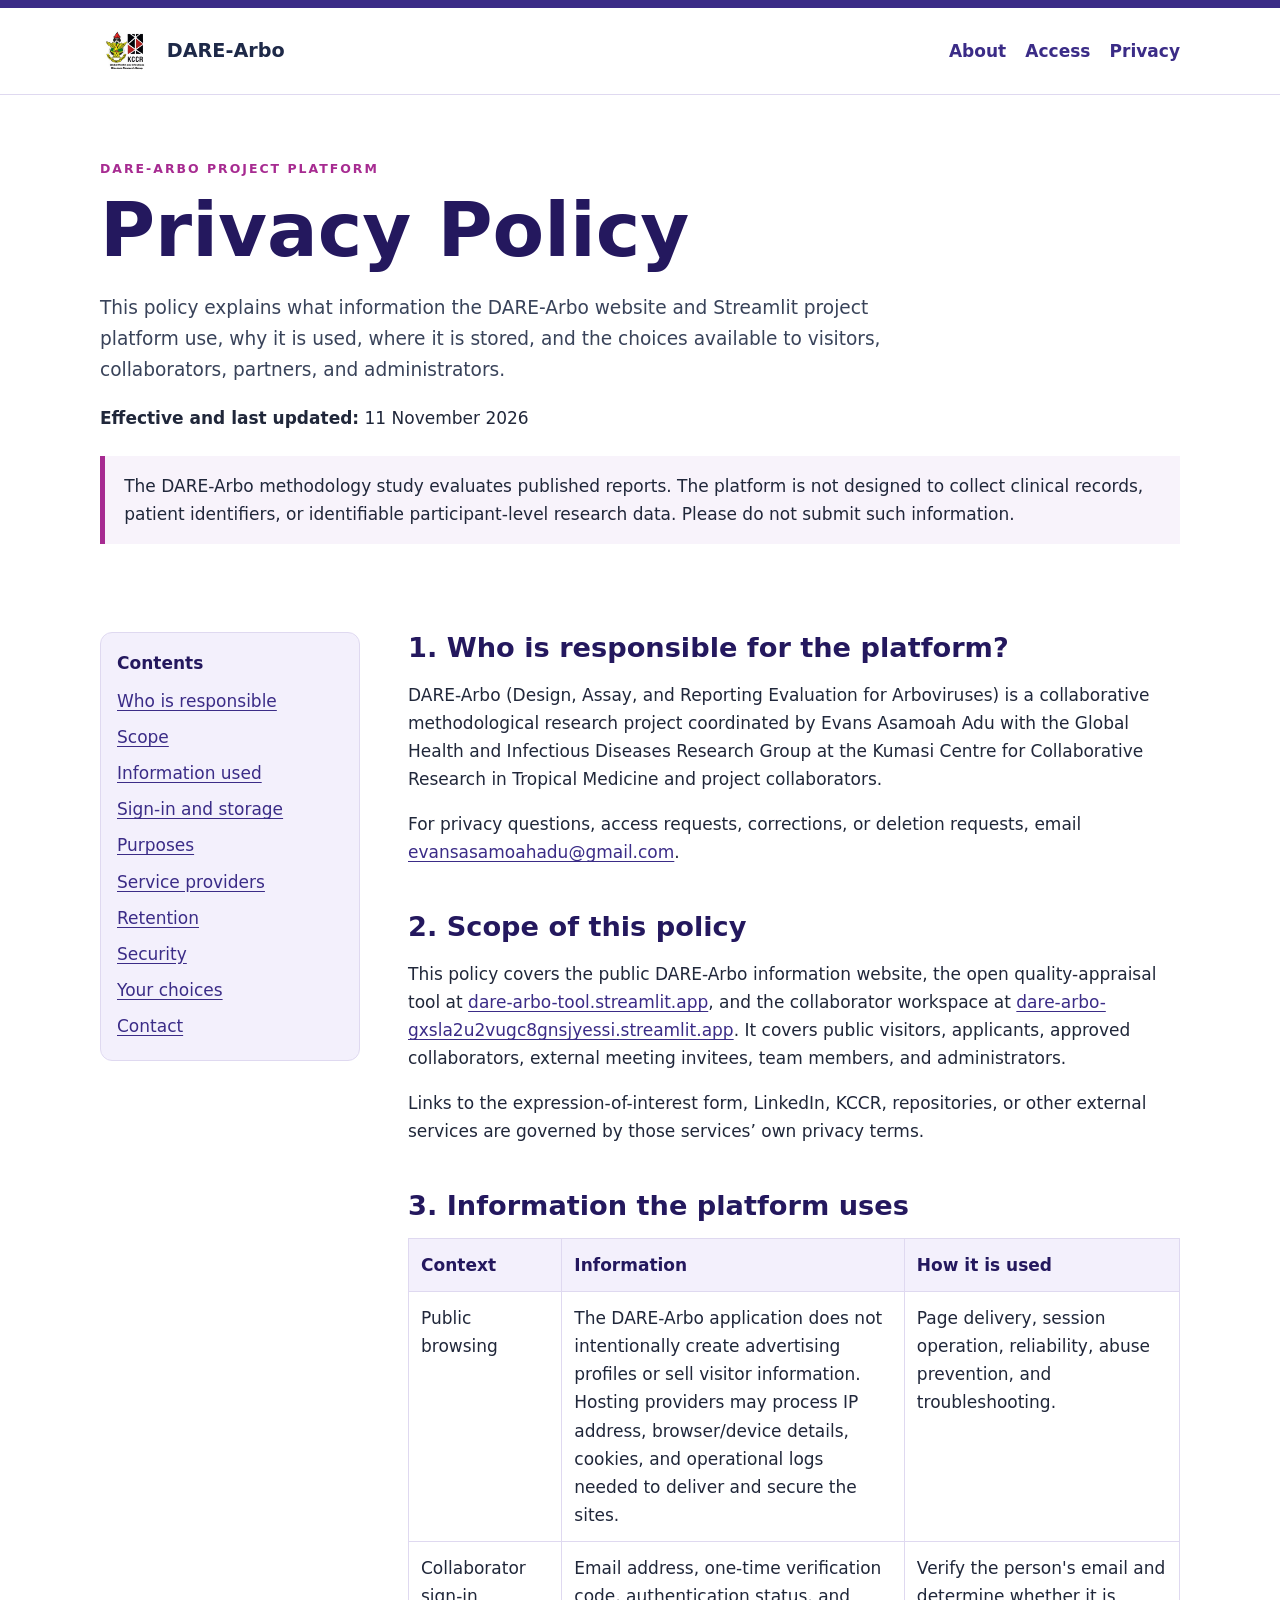
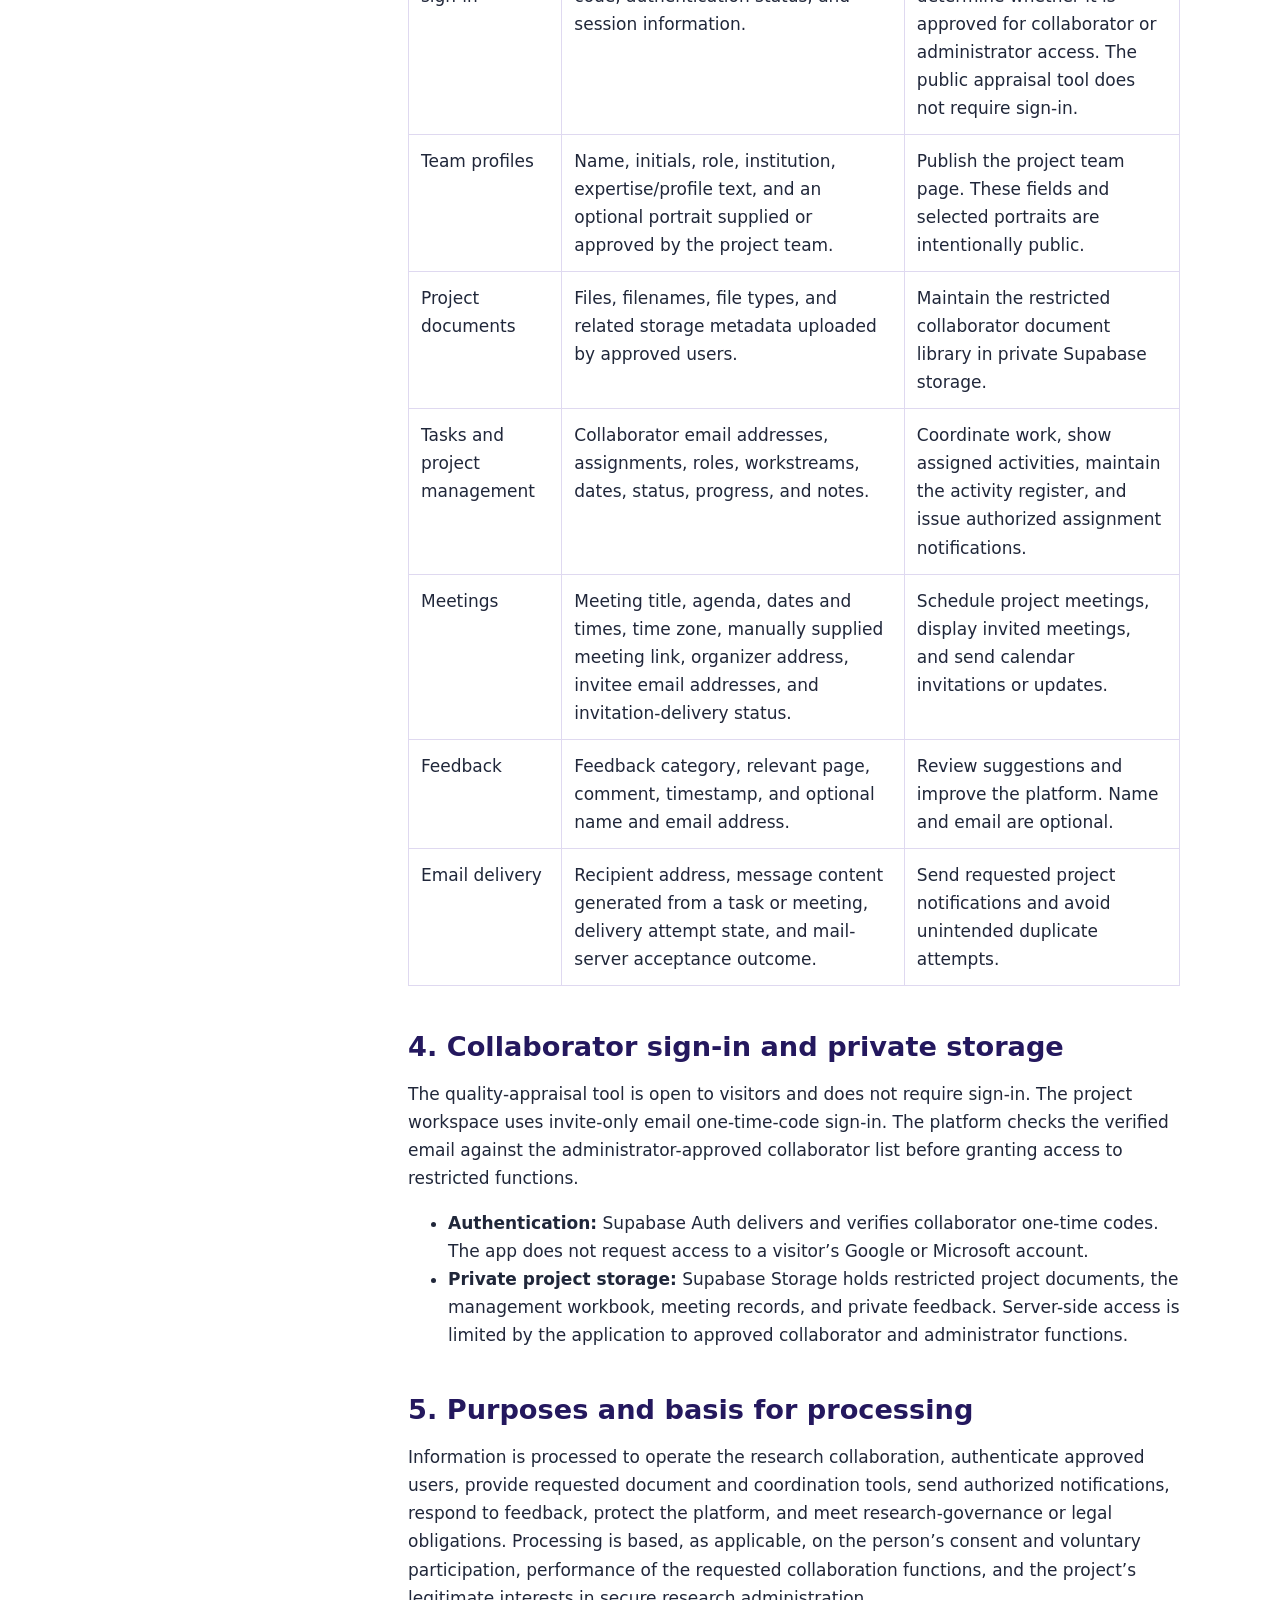
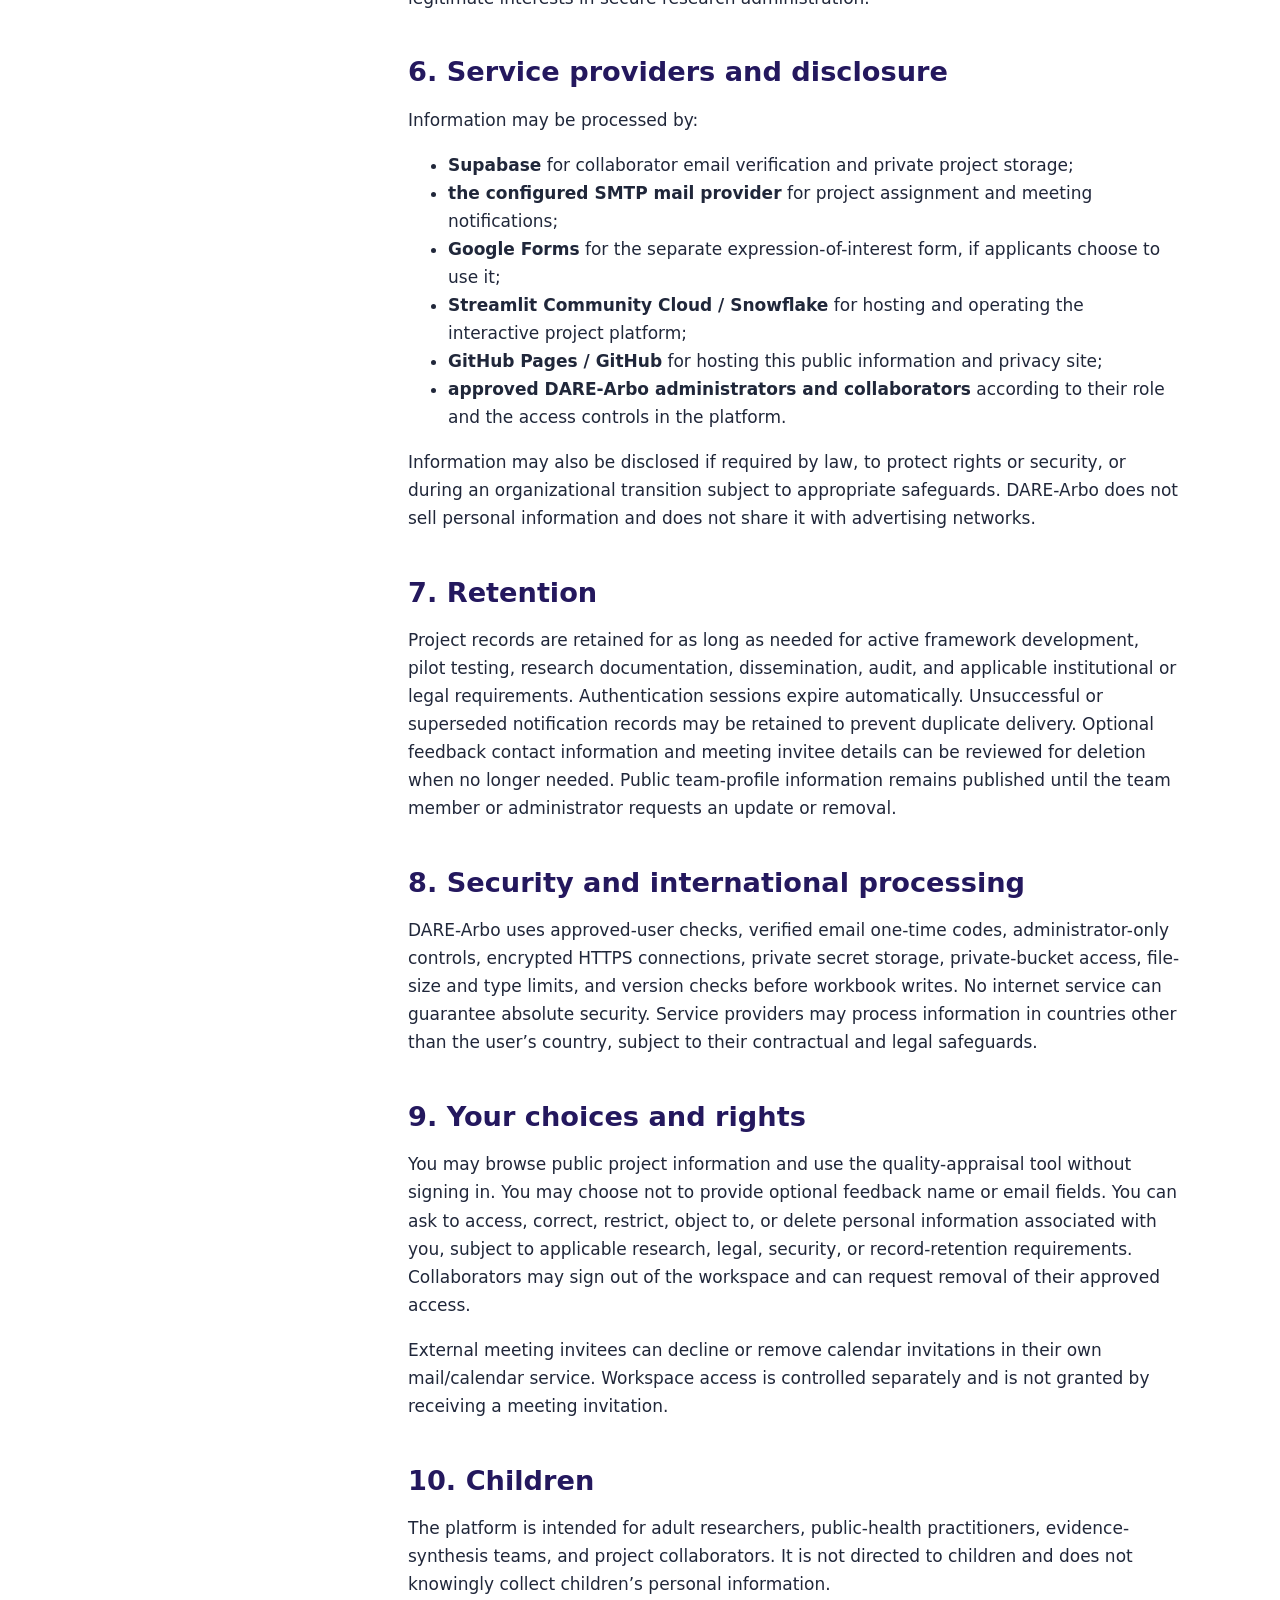
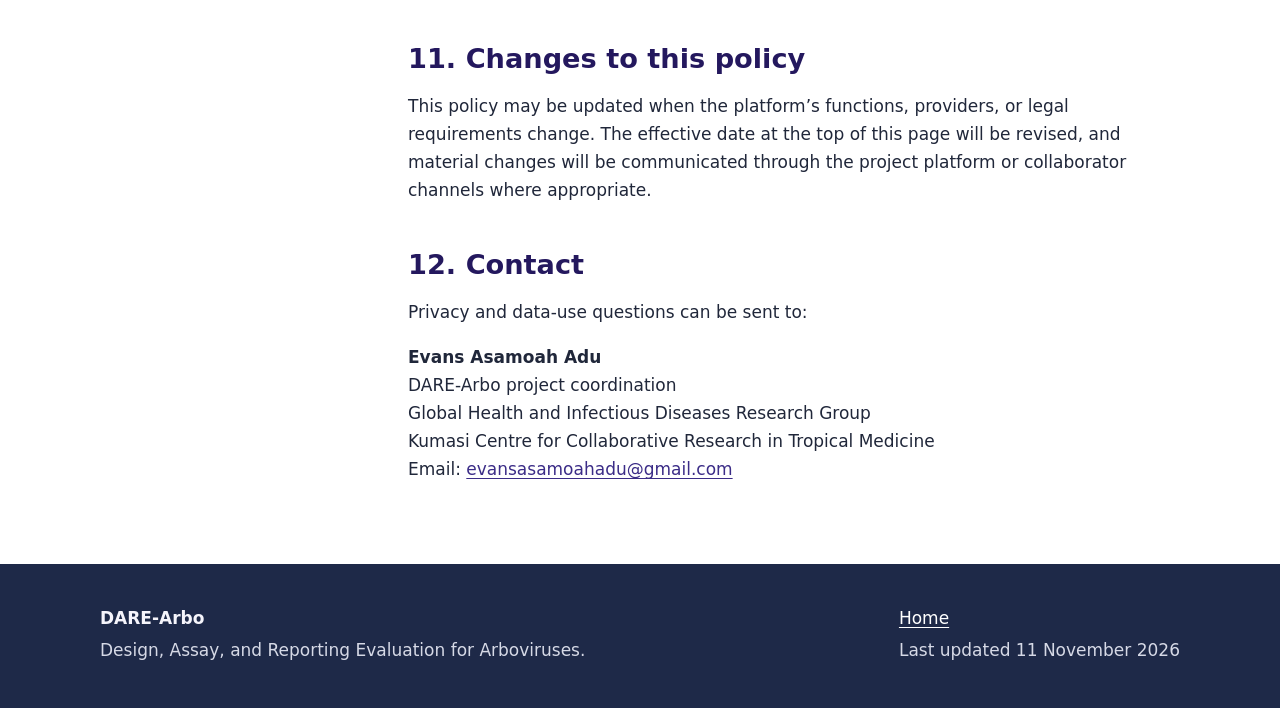
==== commit 0e417d32: "Update public appraisal tool link" ====
--- a/docs/privacy.html
+++ b/docs/privacy.html
@@ -27,7 +27,7 @@
         <p>For privacy questions, access requests, corrections, or deletion requests, email <a href="mailto:evansasamoahadu@gmail.com">evansasamoahadu@gmail.com</a>.</p>
 
         <h2 id="scope">2. Scope of this policy</h2>
-        <p>This policy covers the public DARE-Arbo information website, the open quality-appraisal tool at <a href="https://schistoadhesomeatlas-u8uiyupvejqlmumglumgsl.streamlit.app/">schistoadhesomeatlas-u8uiyupvejqlmumgsl.streamlit.app</a>, and the collaborator workspace at <a href="https://dare-arbo-gxsla2u2vugc8gnsjyessi.streamlit.app/">dare-arbo-gxsla2u2vugc8gnsjyessi.streamlit.app</a>. It covers public visitors, applicants, approved collaborators, external meeting invitees, team members, and administrators.</p>
+        <p>This policy covers the public DARE-Arbo information website, the open quality-appraisal tool at <a href="https://dare-arbo-tool.streamlit.app/">dare-arbo-tool.streamlit.app</a>, and the collaborator workspace at <a href="https://dare-arbo-gxsla2u2vugc8gnsjyessi.streamlit.app/">dare-arbo-gxsla2u2vugc8gnsjyessi.streamlit.app</a>. It covers public visitors, applicants, approved collaborators, external meeting invitees, team members, and administrators.</p>
         <p>Links to the expression-of-interest form, LinkedIn, KCCR, repositories, or other external services are governed by those services’ own privacy terms.</p>
 
         <h2 id="information">3. Information the platform uses</h2>
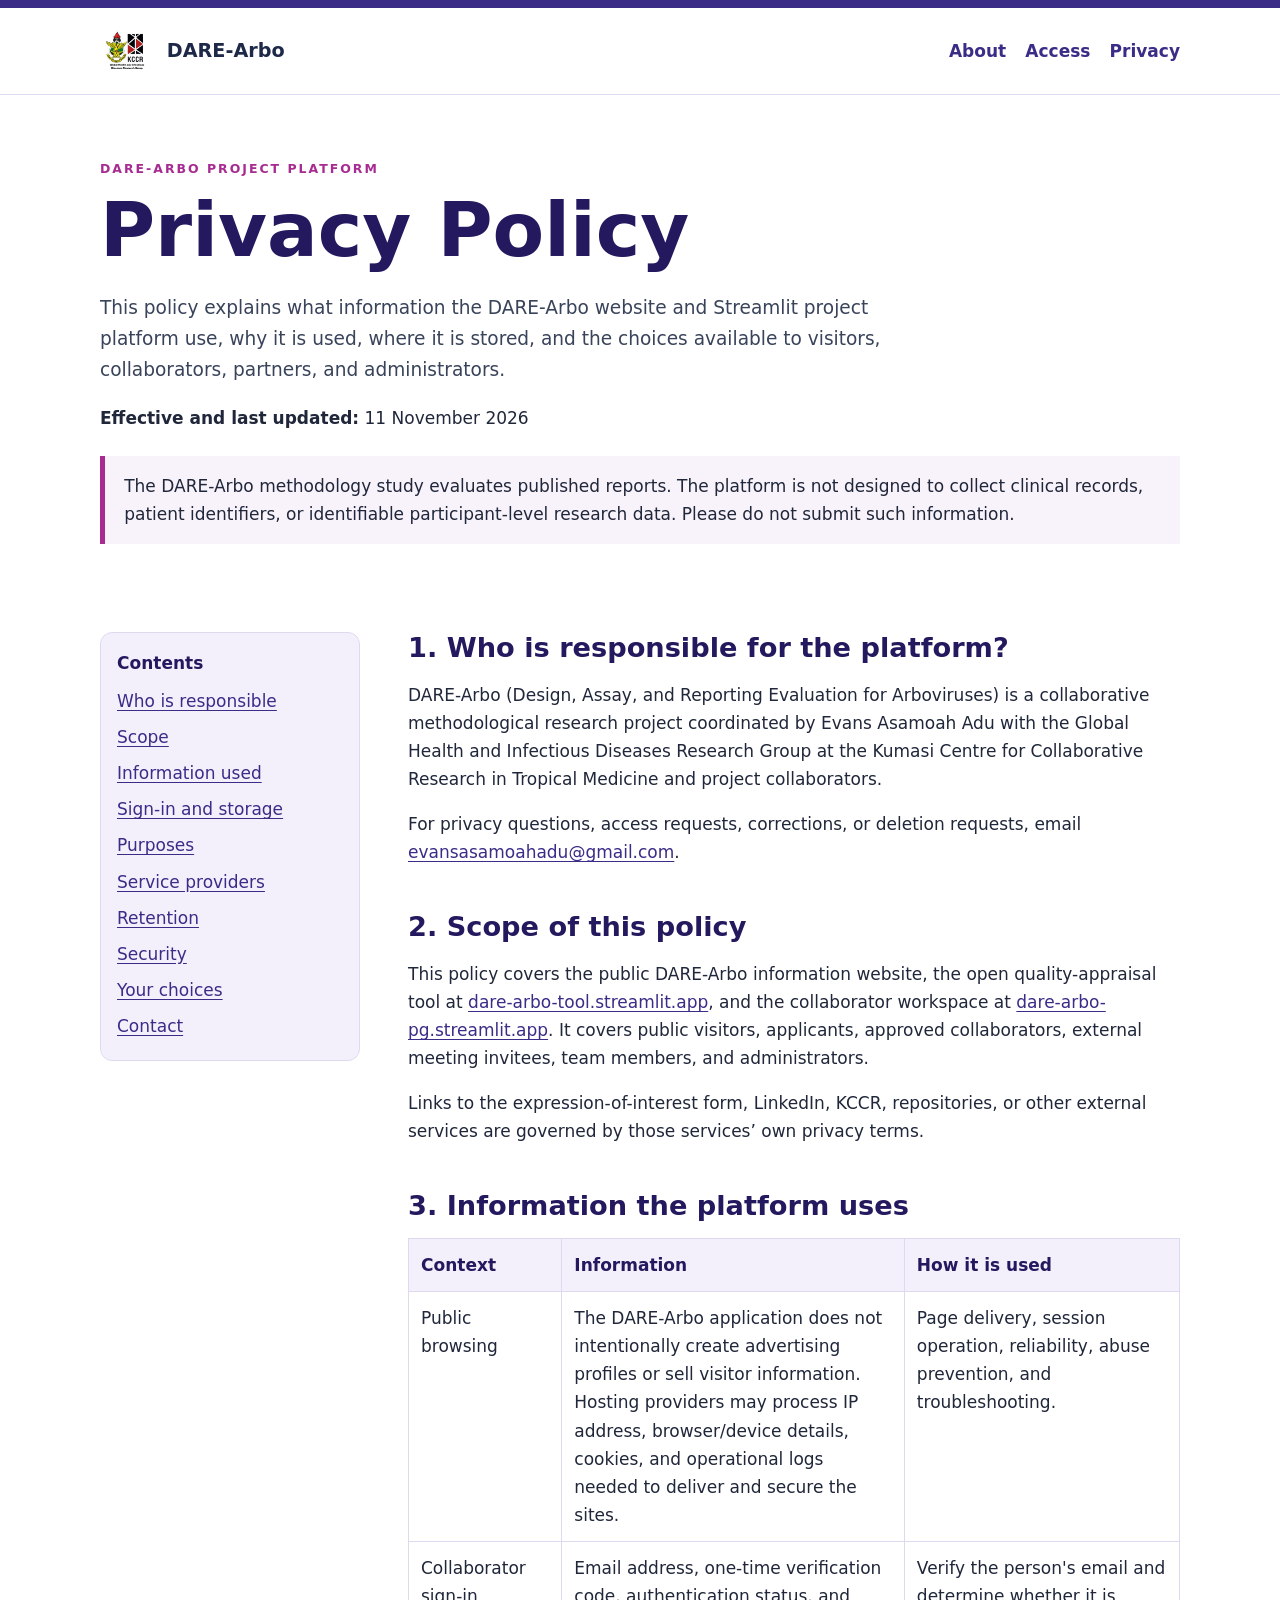
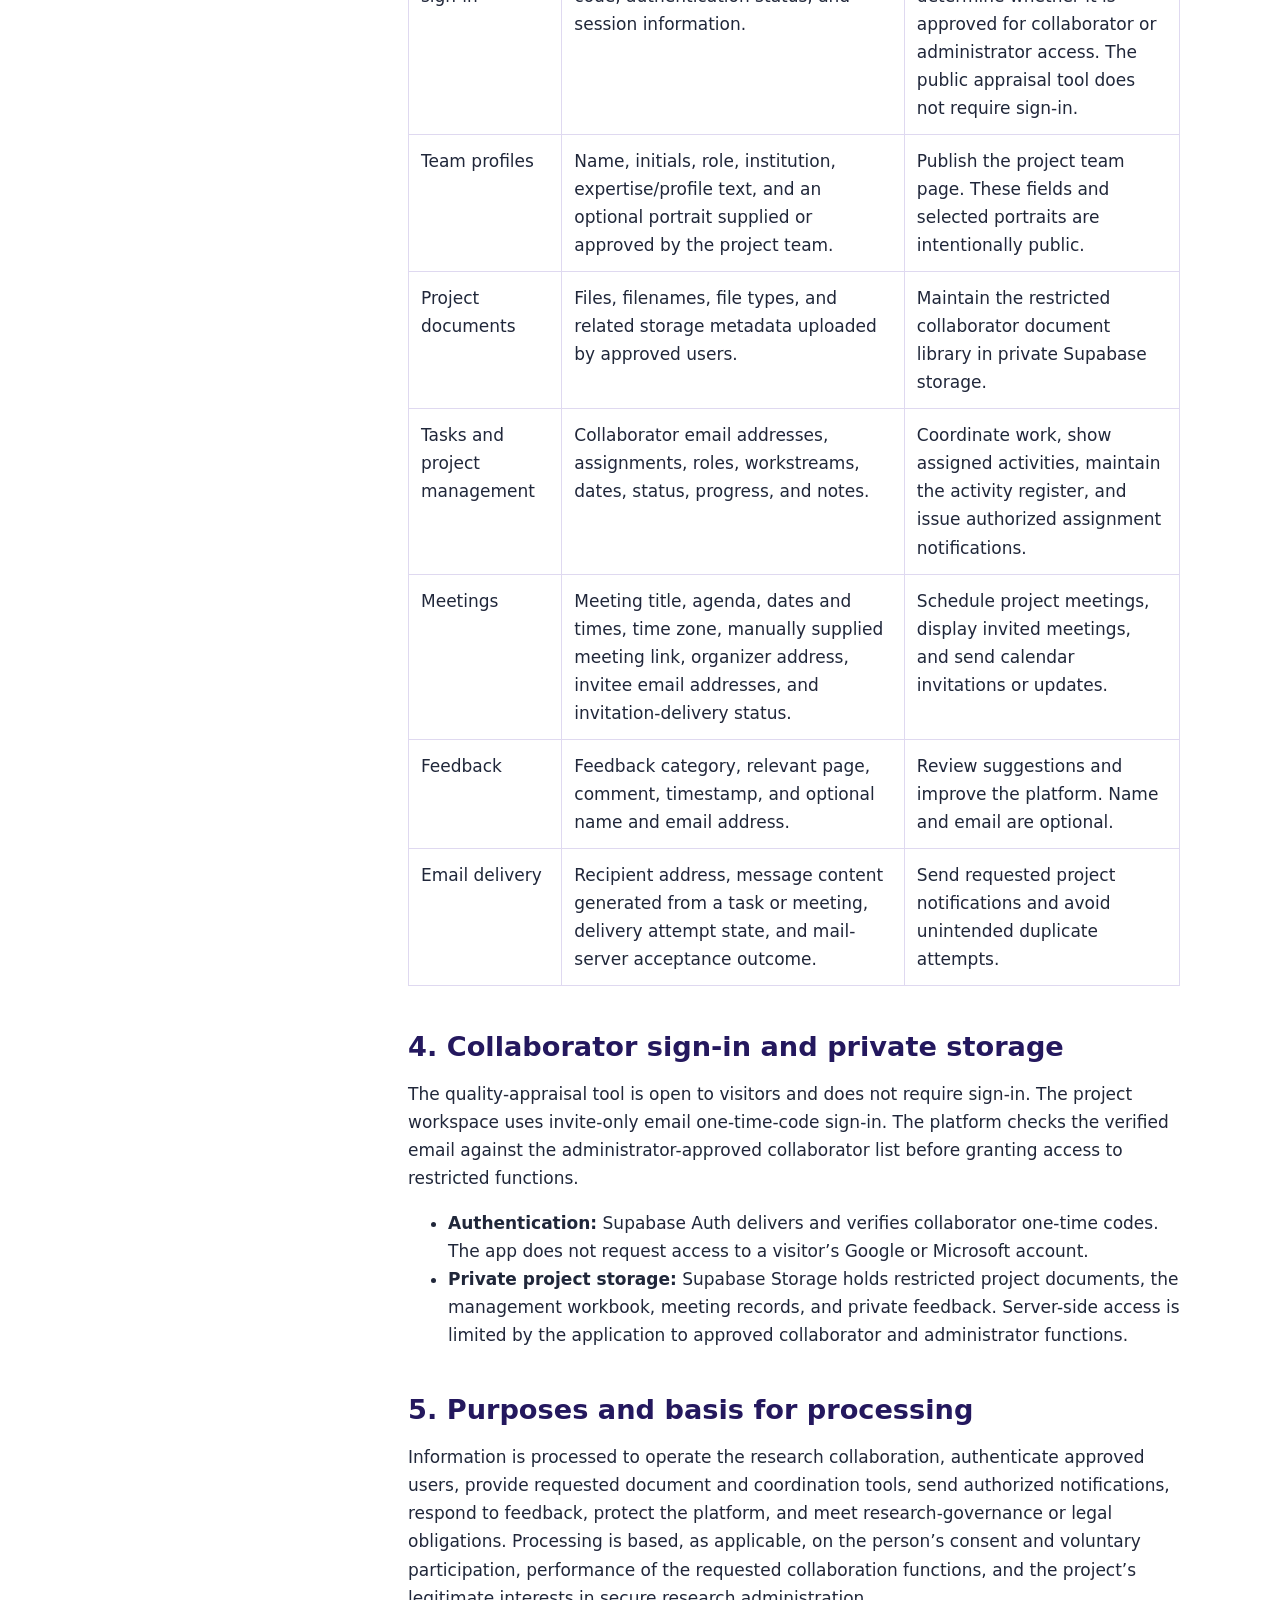
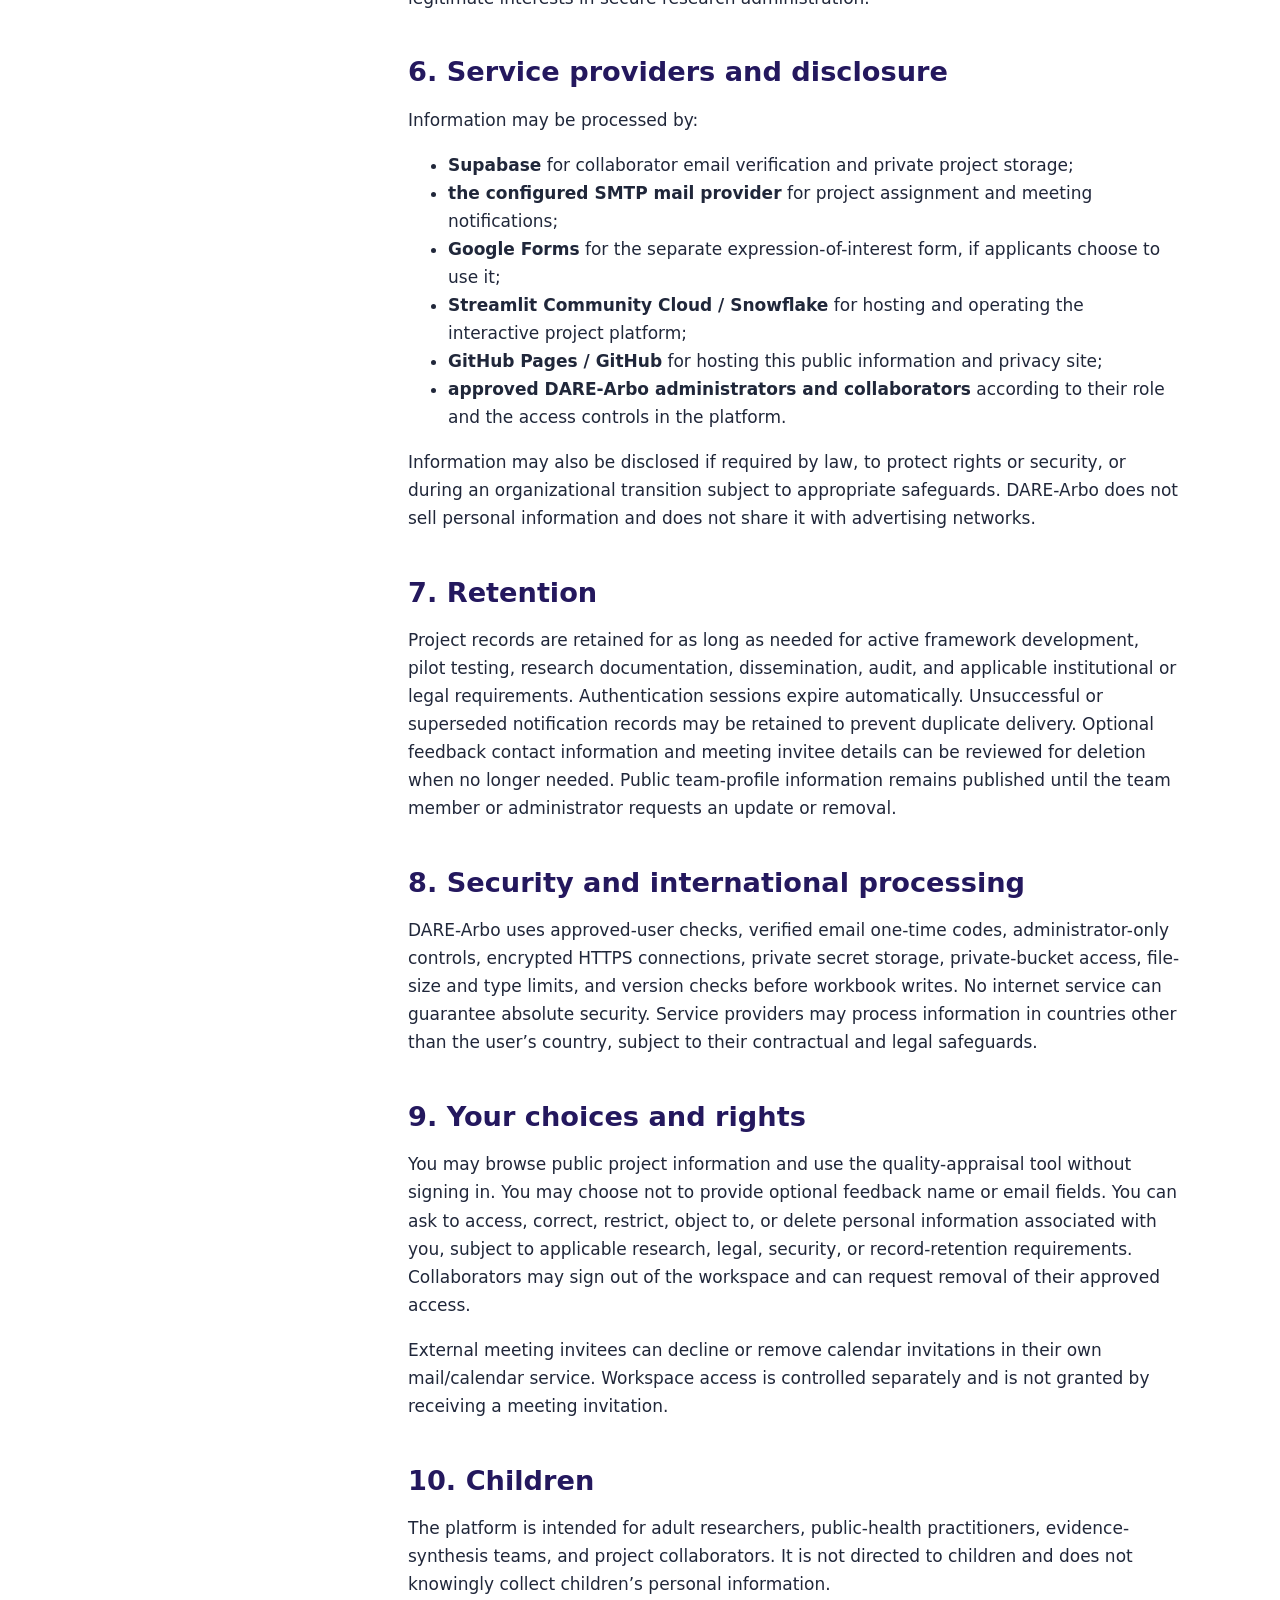
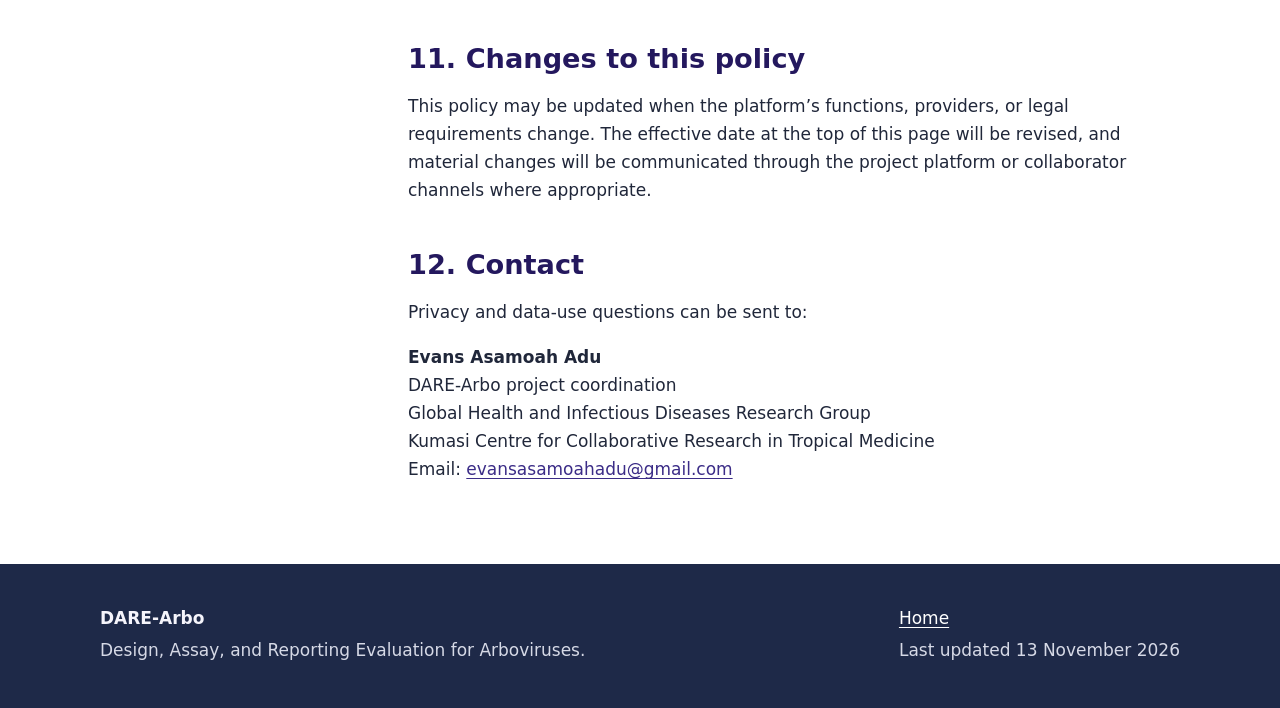
==== commit 8a9b1dd3: "Update collaborator workspace links" ====
--- a/docs/privacy.html
+++ b/docs/privacy.html
@@ -27,7 +27,7 @@
         <p>For privacy questions, access requests, corrections, or deletion requests, email <a href="mailto:evansasamoahadu@gmail.com">evansasamoahadu@gmail.com</a>.</p>
 
         <h2 id="scope">2. Scope of this policy</h2>
-        <p>This policy covers the public DARE-Arbo information website, the open quality-appraisal tool at <a href="https://dare-arbo-tool.streamlit.app/">dare-arbo-tool.streamlit.app</a>, and the collaborator workspace at <a href="https://dare-arbo-gxsla2u2vugc8gnsjyessi.streamlit.app/">dare-arbo-gxsla2u2vugc8gnsjyessi.streamlit.app</a>. It covers public visitors, applicants, approved collaborators, external meeting invitees, team members, and administrators.</p>
+        <p>This policy covers the public DARE-Arbo information website, the open quality-appraisal tool at <a href="https://dare-arbo-tool.streamlit.app/">dare-arbo-tool.streamlit.app</a>, and the collaborator workspace at <a href="https://dare-arbo-pg.streamlit.app/">dare-arbo-pg.streamlit.app</a>. It covers public visitors, applicants, approved collaborators, external meeting invitees, team members, and administrators.</p>
         <p>Links to the expression-of-interest form, LinkedIn, KCCR, repositories, or other external services are governed by those services’ own privacy terms.</p>
 
         <h2 id="information">3. Information the platform uses</h2>
@@ -87,6 +87,6 @@
     </div>
   </section>
 </main>
-<footer class="site-footer"><div class="footer-inner"><div><strong>DARE-Arbo</strong><p>Design, Assay, and Reporting Evaluation for Arboviruses.</p></div><div><a href="./">Home</a><p>Last updated 11 November 2026</p></div></div></footer>
+<footer class="site-footer"><div class="footer-inner"><div><strong>DARE-Arbo</strong><p>Design, Assay, and Reporting Evaluation for Arboviruses.</p></div><div><a href="./">Home</a><p>Last updated 13 November 2026</p></div></div></footer>
 </body>
 </html>
